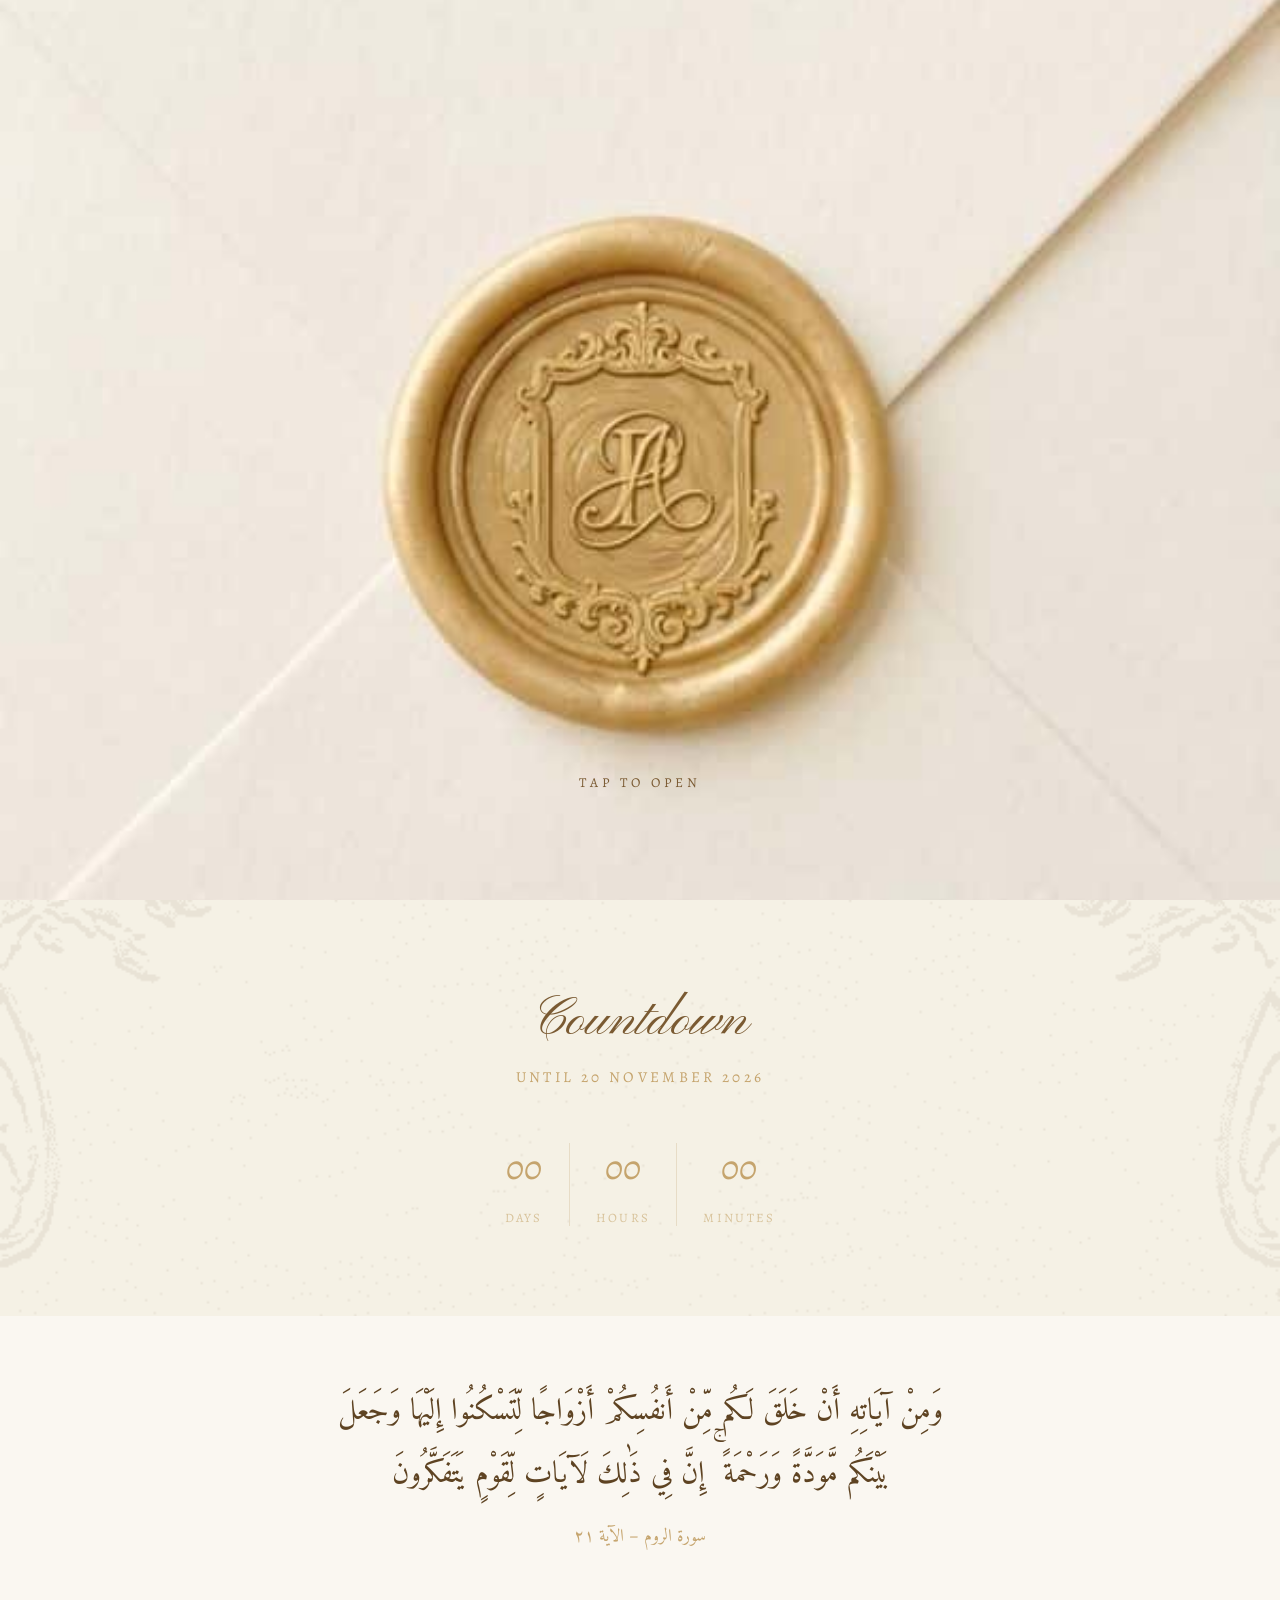
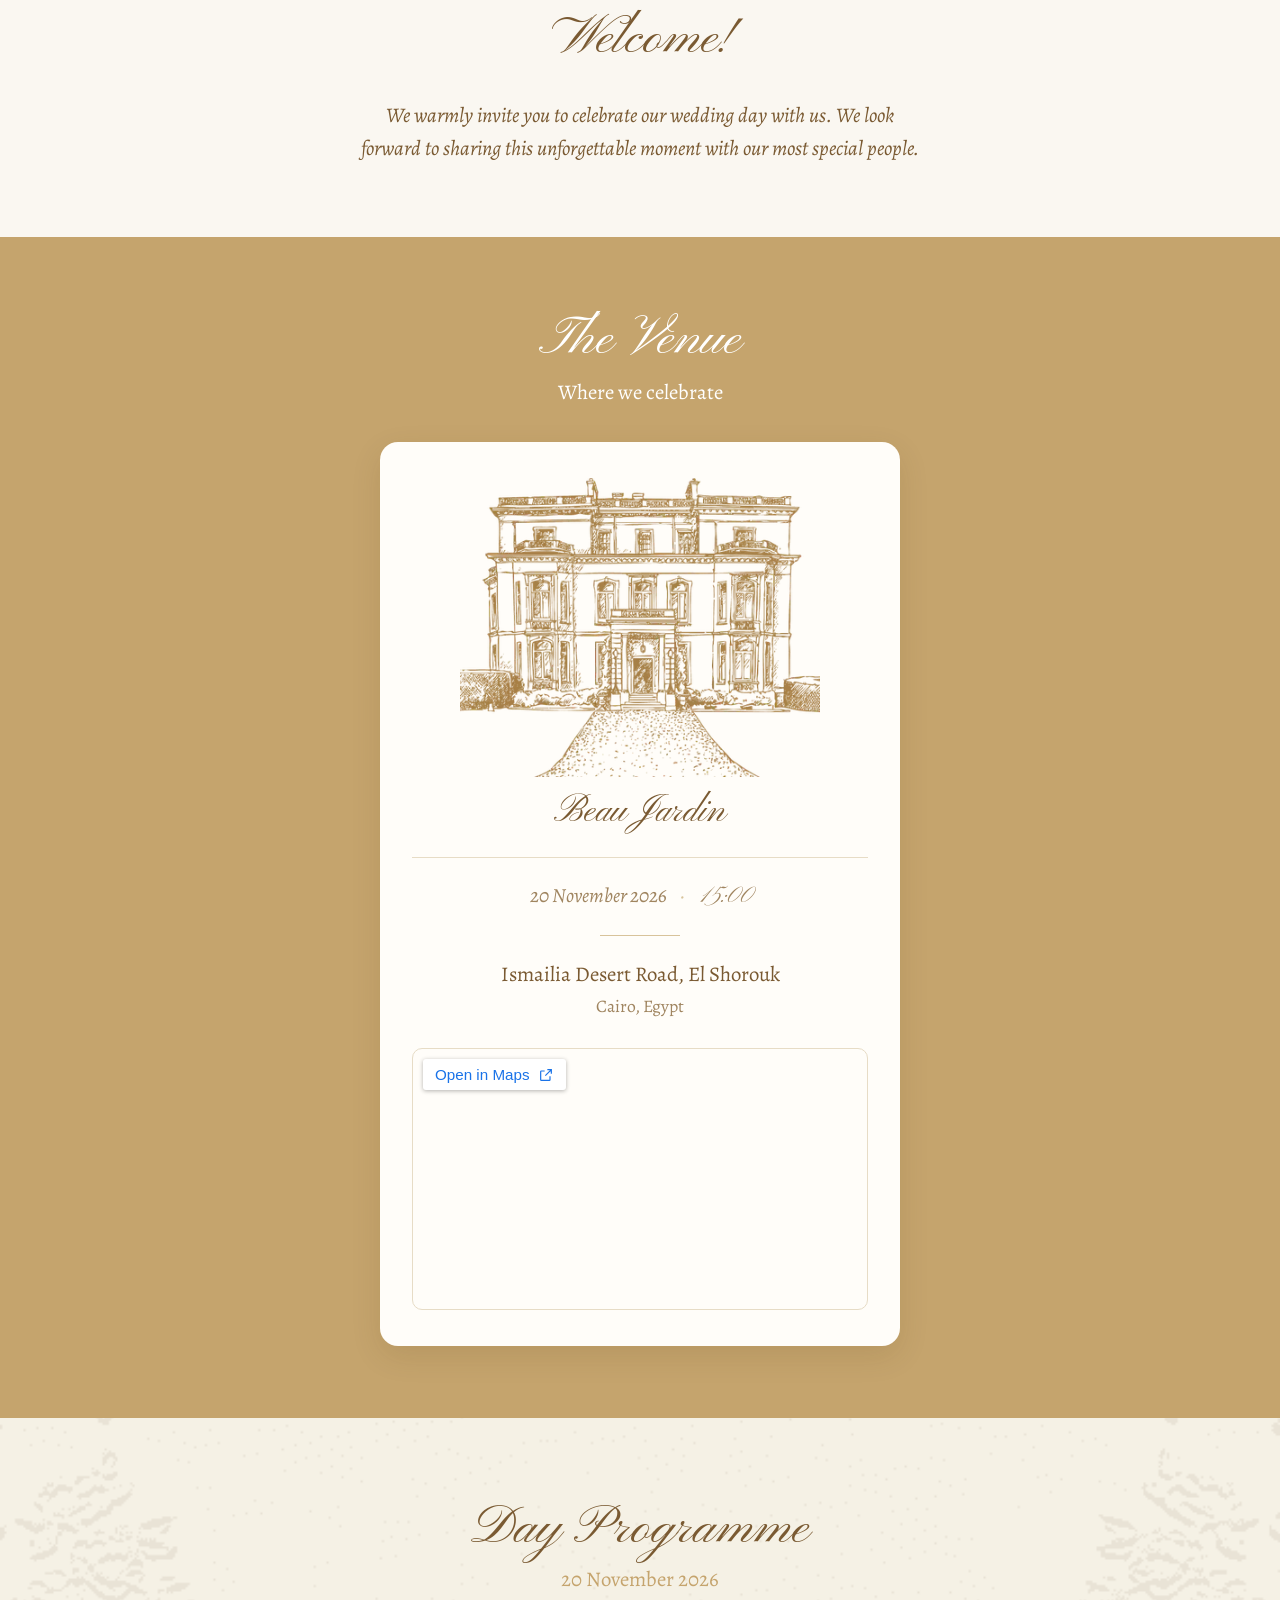
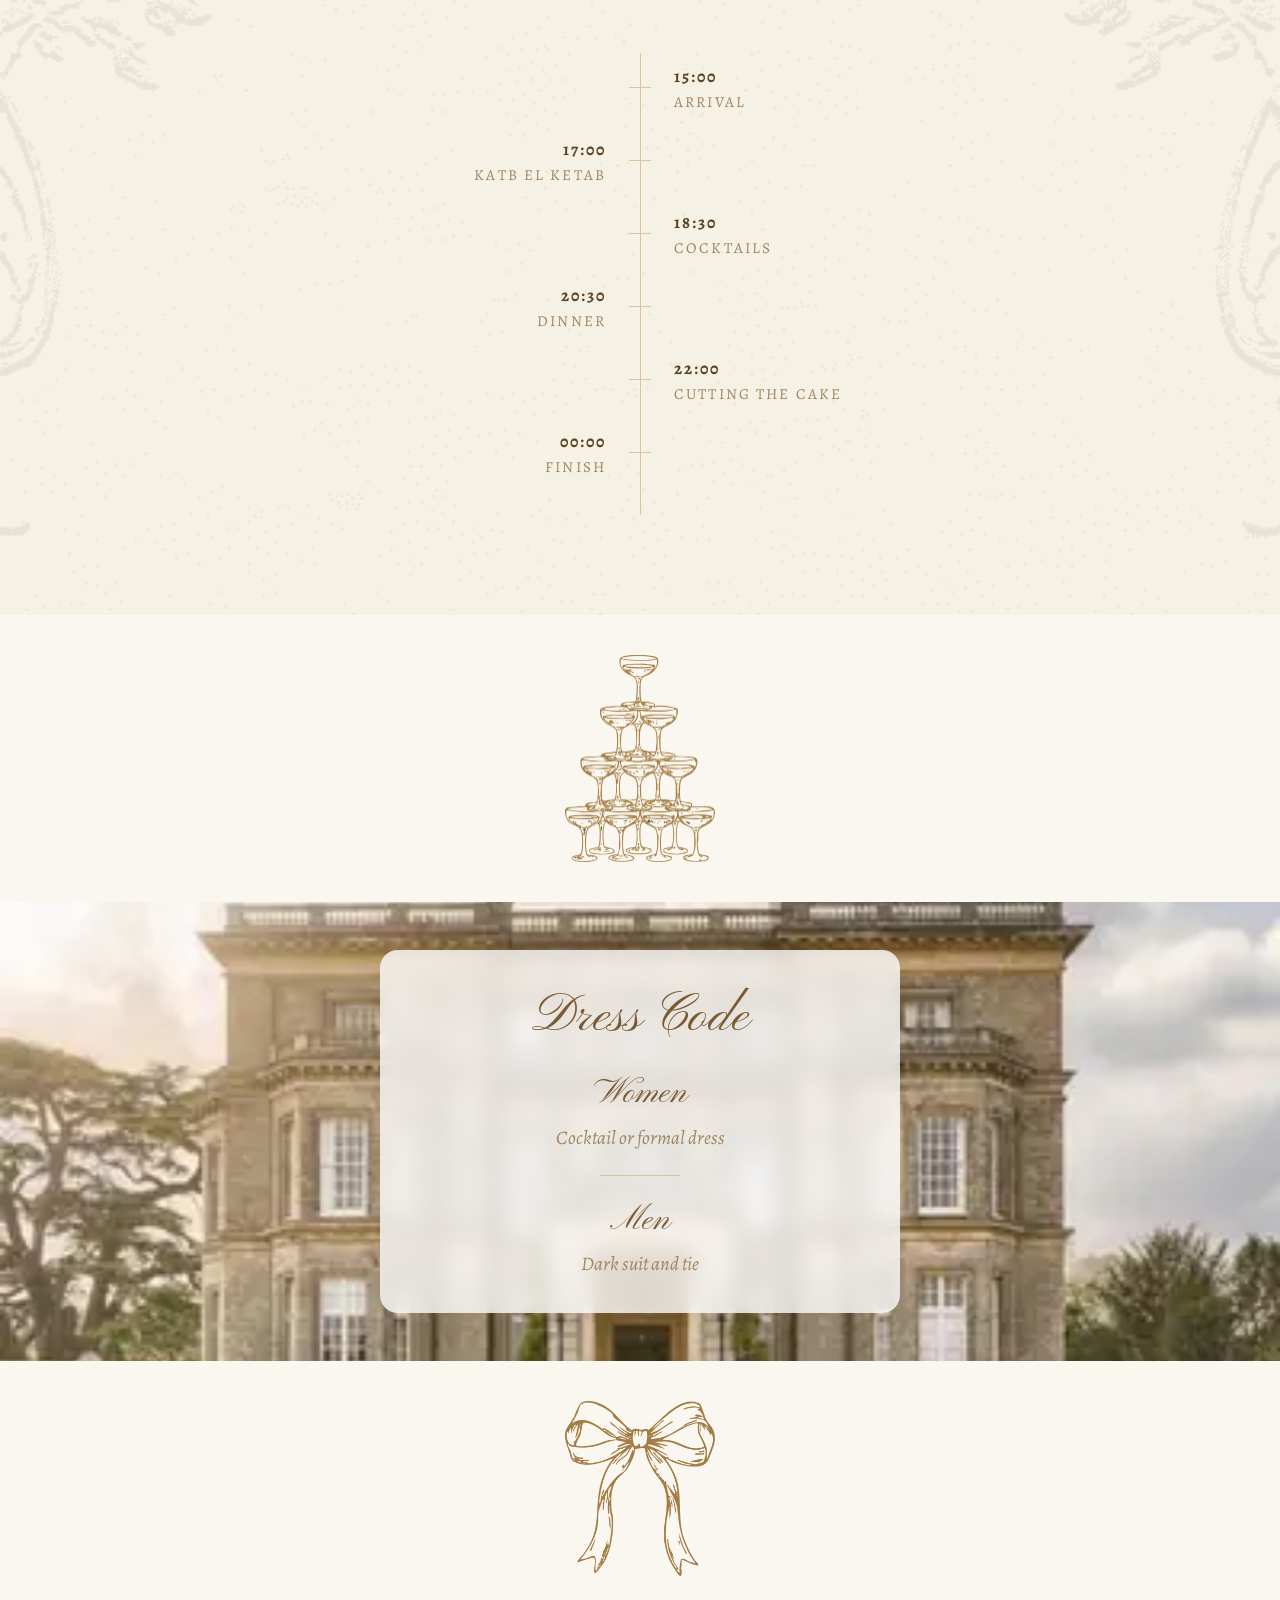
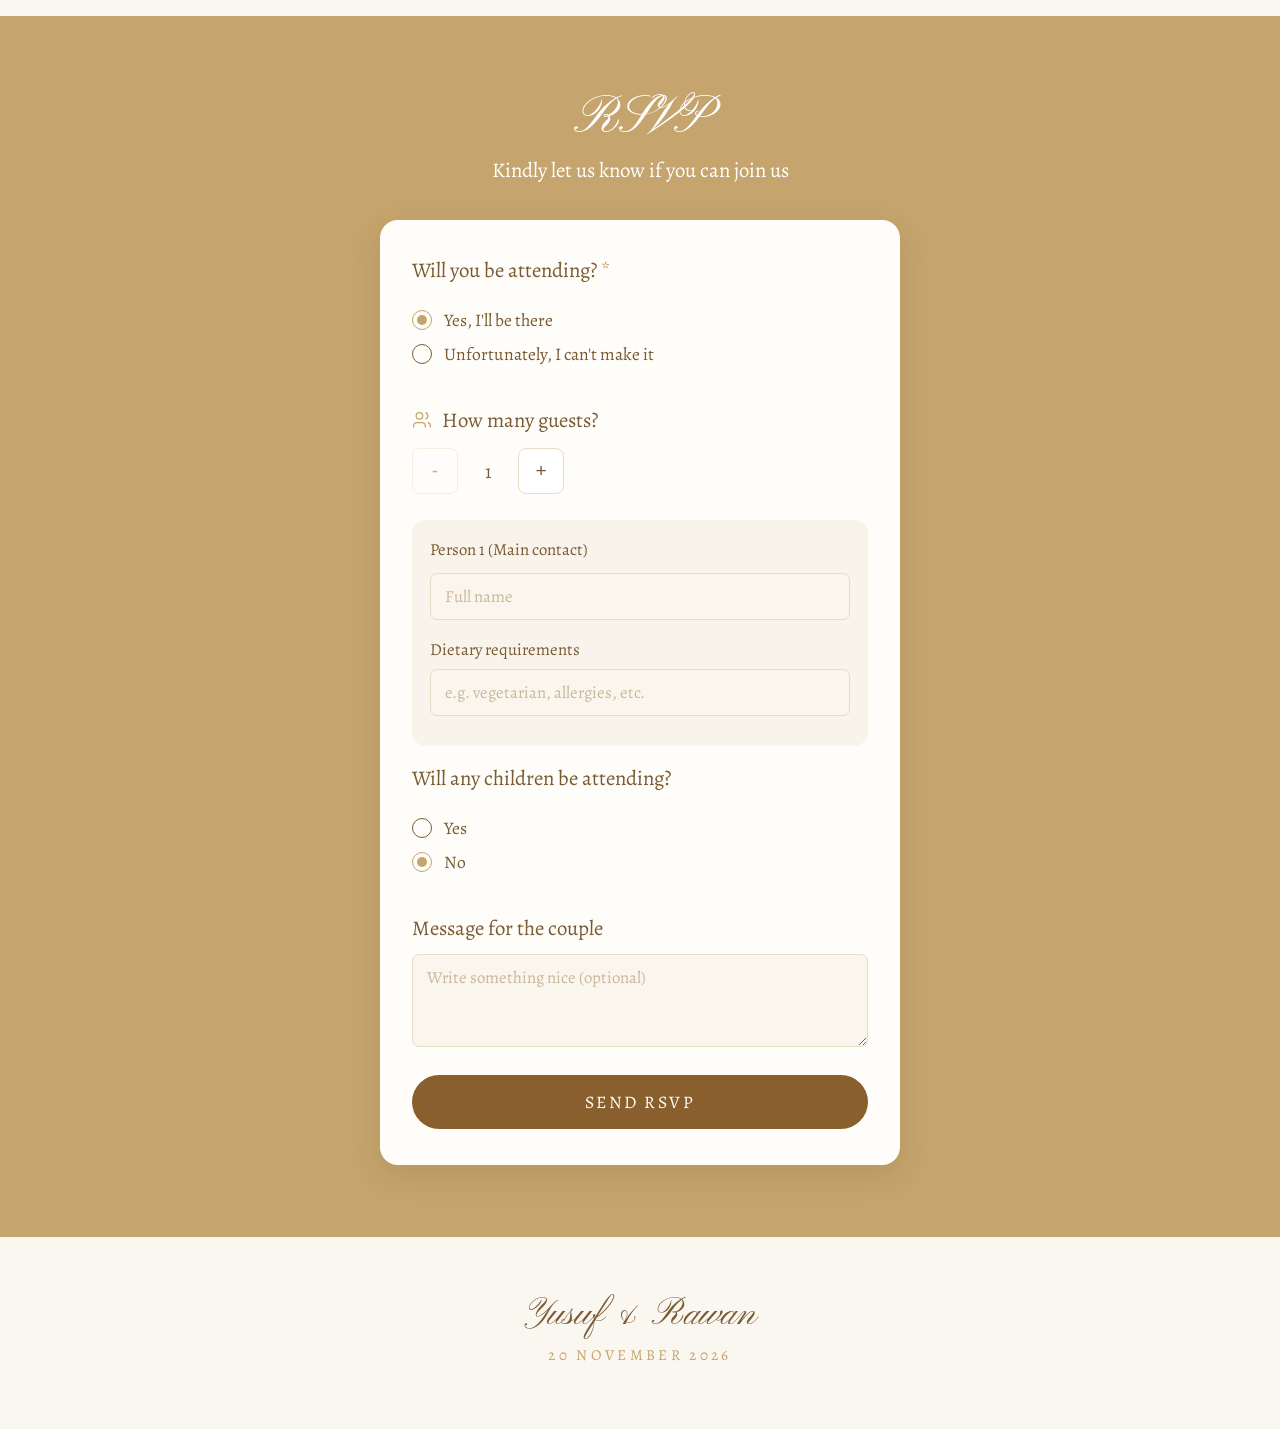
==== index.html @ a7f7c43a "Restore envelope intro, add background music, remove RSVP email field Co-Authored-By: Claude Opus 5." ====
<!DOCTYPE html>
<html lang="en">
<head>
  <meta charset="UTF-8">
  <meta name="viewport" content="width=device-width, initial-scale=1.0">
  <title>Yusuf &amp; Rawan</title>
  <meta name="description" content="This invitation is exclusively for you">
  <meta property="og:type" content="website">
  <meta property="og:title" content="Yusuf &amp; Rawan">
  <meta property="og:description" content="This invitation is exclusively for you">
  <meta property="og:url" content="https://yusuf-rawan-wedding.vercel.app/">
  <meta property="og:image" content="https://yusuf-rawan-wedding.vercel.app/assets/img/og.jpg">
  <meta property="og:image:secure_url" content="https://yusuf-rawan-wedding.vercel.app/assets/img/og.jpg">
  <meta property="og:image:type" content="image/jpeg">
  <meta property="og:image:width" content="711">
  <meta property="og:image:height" content="711">
  <meta property="og:image:alt" content="Yusuf &amp; Rawan – 20 November 2026">
  <meta name="twitter:card" content="summary_large_image">
  <meta name="twitter:image" content="https://yusuf-rawan-wedding.vercel.app/assets/img/og.jpg">
  <meta name="theme-color" content="#f6f1e7">
  <link rel="icon" type="image/x-icon" href="favicon.ico">
  <link rel="preconnect" href="https://fonts.googleapis.com">
  <link rel="preconnect" href="https://fonts.gstatic.com" crossorigin>
  <link href="https://fonts.googleapis.com/css2?family=Amiri:wght@400;700&family=Alegreya:ital,wght@0,400;0,500;0,700;1,400&family=Great+Vibes&family=Pinyon+Script&display=swap" rel="stylesheet">
  <link rel="stylesheet" href="styles.css">
</head>
<body class="locked">

  <!-- Envelope intro: tap to open -->
  <div class="intro" id="intro" role="button" aria-label="Open invitation">
    <img src="assets/img/intro-poster.jpg" alt="" class="intro-poster" draggable="false">
    <video id="intro-video" src="assets/video/intro.mp4" poster="assets/img/intro-poster.jpg" muted playsinline preload="auto"></video>
    <p class="intro-hint">Tap to open</p>
  </div>

  <!-- Background music -->
  <audio id="music" src="assets/audio/music.mp3" loop preload="auto"></audio>
  <button type="button" class="music-toggle" id="music-toggle" aria-label="Music" hidden>
    <svg viewBox="0 0 24 24" width="20" height="20" aria-hidden="true"><path d="M9 18V5l12-2v13M9 18a3 3 0 1 1-6 0 3 3 0 0 1 6 0zm12-2a3 3 0 1 1-6 0 3 3 0 0 1 6 0z" fill="none" stroke="currentColor" stroke-width="1.6"/></svg>
  </button>

  <!-- Hero -->
  <header class="hero" id="top">
    <video class="hero-video" src="assets/video/hero.mp4" autoplay muted loop playsinline preload="auto"></video>
    <div class="hero-shade"></div>
    <div class="hero-content">
      <p class="hero-kicker" data-i18n="hero.kicker">We're getting married</p>
      <h1 class="hero-names">
        <span data-cfg="name1"></span>
        <span class="amp">&amp;</span>
        <span data-cfg="name2"></span>
      </h1>
      <div class="hero-bottom">
        <div class="divider-star"><span></span><i>✦</i><span></span></div>
        <p class="hero-date" data-cfg="dateLong"></p>
        <a href="#rsvp" class="hero-rsvp">
          <span data-i18n="hero.rsvp">RSVP</span>
          <svg viewBox="0 0 24 24" width="18" height="18" aria-hidden="true"><path d="M6 9l6 6 6-6" fill="none" stroke="currentColor" stroke-width="1.6"/></svg>
        </a>
      </div>
    </div>
  </header>

  <!-- Countdown -->
  <section class="countdown paper">
    <h2 class="script" data-i18n="countdown.title">Countdown</h2>
    <p class="caps" ><span data-i18n="countdown.until">Until</span> <span data-cfg="dateLong"></span></p>
    <div class="timer">
      <div><span id="cd-days">00</span><small data-i18n="countdown.days">Days</small></div>
      <div><span id="cd-hours">00</span><small data-i18n="countdown.hours">Hours</small></div>
      <div><span id="cd-mins">00</span><small data-i18n="countdown.minutes">Minutes</small></div>
    </div>
  </section>

  <!-- Quran verse -->
  <section class="verse">
    <p class="verse-text" lang="ar" dir="rtl">وَمِنْ آيَاتِهِ أَنْ خَلَقَ لَكُم مِّنْ أَنفُسِكُمْ أَزْوَاجًا لِّتَسْكُنُوا إِلَيْهَا وَجَعَلَ بَيْنَكُم مَّوَدَّةً وَرَحْمَةً ۚ إِنَّ فِي ذَٰلِكَ لَآيَاتٍ لِّقَوْمٍ يَتَفَكَّرُونَ</p>
    <p class="verse-ref" lang="ar" dir="rtl">سورة الروم – الآية ٢١</p>
  </section>

  <!-- Welcome -->
  <section class="welcome">
    <h2 class="script" data-i18n="welcome.title">Welcome!</h2>
    <p class="welcome-text" data-i18n="welcome.text"></p>
  </section>

  <!-- Venue -->
  <section class="venue" id="venue">
    <h2 class="script light" data-i18n="venue.title">The Venue</h2>
    <p class="venue-sub" data-i18n="venue.subtitle">Where we celebrate</p>
    <div class="card venue-card">
      <img src="assets/img/venue-sketch.webp" alt="" class="venue-sketch" loading="lazy">
      <h3 class="script venue-name" data-cfg="venueName"></h3>
      <hr>
      <p class="venue-when"><span data-cfg="dateLong"></span> <span class="dot">·</span> <em data-cfg="time"></em></p>
      <hr class="short">
      <p class="venue-address" data-cfg="address1"></p>
      <p class="venue-address2" data-cfg="address2"></p>
      <div class="map">
        <iframe id="map-frame" title="Map" loading="lazy" referrerpolicy="no-referrer-when-downgrade"></iframe>
        <a id="map-link" class="map-btn" target="_blank" rel="noopener">
          <span data-i18n="venue.openMaps">Open in Maps</span>
          <svg viewBox="0 0 24 24" width="16" height="16" aria-hidden="true"><path d="M14 4h6v6M20 4l-9 9M18 14v5a1 1 0 0 1-1 1H5a1 1 0 0 1-1-1V7a1 1 0 0 1 1-1h5" fill="none" stroke="currentColor" stroke-width="1.8"/></svg>
        </a>
      </div>
    </div>
  </section>

  <!-- Programme -->
  <section class="programme paper">
    <h2 class="script" data-i18n="programme.title">Day Programme</h2>
    <p class="programme-date" data-cfg="dateLong"></p>
    <ol class="timeline" id="timeline"></ol>
  </section>

  <!-- Dress code -->
  <section class="dress">
    <img src="assets/img/champagne.png" alt="" class="ornament" loading="lazy">
    <div class="dress-bg">
      <div class="card glass">
        <h2 class="script" data-i18n="dress.title">Dress Code</h2>
        <h3 class="script small" data-i18n="dress.women">Women</h3>
        <p data-i18n="dress.womenText"></p>
        <hr class="short">
        <h3 class="script small" data-i18n="dress.men">Men</h3>
        <p data-i18n="dress.menText"></p>
      </div>
    </div>
    <img src="assets/img/bow.png" alt="" class="ornament" loading="lazy">
  </section>

  <!-- RSVP -->
  <section class="rsvp" id="rsvp">
    <h2 class="script light">RSVP</h2>
    <p class="venue-sub" data-i18n="rsvp.subtitle"></p>
    <form class="card rsvp-card" id="rsvp-form" novalidate>
      <fieldset>
        <legend><span data-i18n="rsvp.attending">Will you be attending?</span> <span class="req">*</span></legend>
        <label class="radio"><input type="radio" name="attending" value="yes" checked><span data-i18n="rsvp.yes"></span></label>
        <label class="radio"><input type="radio" name="attending" value="no"><span data-i18n="rsvp.no"></span></label>
      </fieldset>

      <div id="attending-fields">
        <p class="label-row">
          <svg viewBox="0 0 24 24" width="20" height="20" aria-hidden="true"><path d="M16 21v-2a4 4 0 0 0-4-4H6a4 4 0 0 0-4 4v2M9 11a4 4 0 1 0 0-8 4 4 0 0 0 0 8zM22 21v-2a4 4 0 0 0-3-3.87M16 3.13a4 4 0 0 1 0 7.75" fill="none" stroke="currentColor" stroke-width="1.5"/></svg>
          <span data-i18n="rsvp.howMany">How many guests?</span>
        </p>
        <div class="stepper">
          <button type="button" id="guests-minus" aria-label="−">-</button>
          <output id="guests-count">1</output>
          <button type="button" id="guests-plus" aria-label="+">+</button>
        </div>
        <div id="guests"></div>

        <fieldset>
          <legend data-i18n="rsvp.children">Will any children be attending?</legend>
          <label class="radio"><input type="radio" name="children" value="yes"><span data-i18n="rsvp.childYes"></span></label>
          <label class="radio"><input type="radio" name="children" value="no" checked><span data-i18n="rsvp.childNo"></span></label>
        </fieldset>
        <div id="children-fields" hidden>
          <input type="text" name="childrenDetails" class="field" data-i18n-ph="rsvp.childrenPh">
        </div>
      </div>

      <div id="decline-fields" hidden>
        <input type="text" name="declineName" class="field" data-i18n-ph="rsvp.fullName">
      </div>

      <label class="block-label" data-i18n="rsvp.message">Message for the couple</label>
      <textarea name="message" rows="3" class="field" data-i18n-ph="rsvp.messagePh"></textarea>

      <p class="form-error" id="form-error" hidden></p>
      <button type="submit" class="submit" data-i18n="rsvp.submit">Send RSVP</button>
    </form>
    <div class="card rsvp-card thanks" id="rsvp-thanks" hidden>
      <h3 class="script" data-i18n="rsvp.thanksTitle">Thank you!</h3>
      <p id="thanks-text"></p>
    </div>
  </section>

  <footer class="footer">
    <p class="script"><span data-cfg="name1"></span> &amp; <span data-cfg="name2"></span></p>
    <p class="caps" data-cfg="dateLong"></p>
  </footer>

  <script src="script.js"></script>
</body>
</html>
---- styles.css ----
:root {
  --gold: #c5a46d;
  --gold-soft: #d8c39b;
  --brown: #7a5a32;
  --brown-dark: #5e4322;
  --toggle: #8a5f2e;
  --cream: #f6f1e7;
  --paper: #f3eee1;
  --ivory: #faf7f1;
  --white: #fffdf9;
  --line: #e7dcc6;
  --script: "Pinyon Script", "Great Vibes", cursive;
  --names: "Great Vibes", "Pinyon Script", cursive;
  --body: "Alegreya", Georgia, serif;
}

* { box-sizing: border-box; }
html { scroll-behavior: smooth; }
body {
  margin: 0;
  font-family: var(--body);
  color: var(--brown);
  background: var(--ivory);
  -webkit-font-smoothing: antialiased;
  overflow-x: hidden;
}
img { max-width: 100%; display: block; }
h1, h2, h3, p { margin: 0; }
hr { border: 0; border-top: 1px solid var(--line); margin: 24px 0; width: 100%; }
hr.short { width: 80px; margin: 24px auto; border-color: var(--gold-soft); }

section { padding: 72px 20px; text-align: center; }

.script {
  font-family: var(--script);
  font-weight: 400;
  font-size: clamp(2.6rem, 9vw, 3.4rem);
  color: var(--brown);
  line-height: 1.15;
}
.script.light { color: #fff; }
.script.small { font-size: 2.1rem; }
.caps {
  text-transform: uppercase;
  letter-spacing: .22em;
  font-size: .95rem;
  color: var(--gold);
}
.paper {
  background: var(--paper) url("assets/img/paper.png") center / cover no-repeat;
}

/* ---------- Envelope intro ---------- */
body.locked { overflow: hidden; height: 100svh; }
.intro {
  position: fixed;
  inset: 0;
  z-index: 100;
  background: #fff;
  cursor: pointer;
  transition: opacity .8s ease-in-out;
  -webkit-tap-highlight-color: transparent;
}
.intro.fade { opacity: 0; pointer-events: none; }
.intro img, .intro video {
  position: absolute;
  inset: 0;
  width: 100%;
  height: 100%;
  object-fit: cover;
  transition: opacity 50ms ease-out;
}
.intro video { opacity: 0; }
.intro.started video { opacity: 1; }
.intro.started img, .intro.started .intro-hint { opacity: 0; }
.intro-hint {
  position: absolute;
  left: 0;
  right: 0;
  bottom: 12%;
  text-align: center;
  text-transform: uppercase;
  letter-spacing: .3em;
  font-size: .85rem;
  color: var(--brown);
  animation: pulse 2s ease-in-out infinite;
}
@keyframes pulse { 50% { opacity: .35; } }

/* ---------- Music toggle ---------- */
.music-toggle {
  position: fixed;
  right: 18px;
  bottom: 18px;
  z-index: 50;
  width: 46px;
  height: 46px;
  border: 0;
  border-radius: 50%;
  display: grid;
  place-items: center;
  background: rgba(255, 253, 249, .95);
  color: var(--toggle);
  box-shadow: 0 4px 16px rgba(60, 40, 10, .18);
  cursor: pointer;
  opacity: .55;
}
.music-toggle.playing { opacity: 1; animation: spin 6s linear infinite; }
@keyframes spin { to { transform: rotate(360deg); } }

/* ---------- Hero ---------- */
.hero {
  position: relative;
  height: 100vh;
  height: 100svh;
  min-height: 560px;
  overflow: hidden;
  color: #fff;
  background: linear-gradient(#d9c3a6, #c9ab86 55%, #a99376);
}
.hero-video {
  position: absolute;
  inset: 0;
  width: 100%;
  height: 100%;
  object-fit: cover;
}
.hero-shade {
  position: absolute;
  inset: 0;
  background: linear-gradient(rgba(40, 25, 10, .28), rgba(40, 25, 10, 0) 35%, rgba(40, 25, 10, 0) 60%, rgba(40, 25, 10, .35));
}
.hero-content {
  position: relative;
  height: 100%;
  display: flex;
  flex-direction: column;
  align-items: center;
  padding: 56px 20px 28px;
  text-align: center;
  text-shadow: 0 2px 12px rgba(0, 0, 0, .25);
}
.hero-kicker {
  text-transform: uppercase;
  letter-spacing: .32em;
  font-weight: 500;
  font-size: clamp(.95rem, 3.6vw, 1.15rem);
}
.hero-names {
  font-family: var(--names);
  font-weight: 400;
  font-size: clamp(3.6rem, 15vw, 6rem);
  line-height: 1;
  margin-top: 18px;
  display: flex;
  flex-direction: column;
  align-items: center;
}
.hero-names .amp { font-size: .4em; margin: 18px 0 30px; }
.hero-bottom { margin-top: auto; display: flex; flex-direction: column; align-items: center; }
.divider-star { display: flex; align-items: center; gap: 14px; }
.divider-star span { width: 54px; height: 1px; background: rgba(255, 255, 255, .8); }
.divider-star i { font-style: normal; font-size: 1.4rem; }
.hero-date {
  font-size: clamp(1.6rem, 6.5vw, 2.1rem);
  letter-spacing: .12em;
  margin: 14px 0 26px;
}
.hero-rsvp {
  color: #fff;
  text-decoration: none;
  letter-spacing: .3em;
  font-size: .85rem;
  display: flex;
  flex-direction: column;
  align-items: center;
  gap: 4px;
  animation: bob 2s ease-in-out infinite;
}
@keyframes bob { 50% { transform: translateY(5px); } }

/* ---------- Countdown ---------- */
.countdown { padding: 90px 20px; }
.countdown .caps { margin-top: 14px; }
.timer {
  display: flex;
  justify-content: center;
  margin-top: 56px;
}
.timer div {
  display: flex;
  flex-direction: column;
  align-items: center;
  padding: 0 26px;
  border-left: 1px solid var(--line);
}
.timer div:first-child { border-left: 0; }
.timer span { font-family: var(--body); font-style: italic; font-size: 2.2rem; color: var(--gold); }
.timer small {
  margin-top: 18px;
  text-transform: uppercase;
  letter-spacing: .18em;
  font-size: .8rem;
  color: var(--gold-soft);
}

/* ---------- Quran verse ---------- */
.verse { background: var(--ivory); padding: 64px 24px 0; }
.verse-text {
  font-family: "Amiri", serif;
  font-size: clamp(1.45rem, 5.6vw, 1.9rem);
  line-height: 2.1;
  color: var(--brown-dark);
  max-width: 620px;
  margin: 0 auto;
}
.verse-ref { font-family: "Amiri", serif; color: var(--gold); font-size: 1.1rem; margin-top: 14px; }
.verse + .welcome { padding-top: 56px; }

/* ---------- Welcome ---------- */
.welcome { background: var(--ivory); }
.welcome-text {
  max-width: 560px;
  margin: 28px auto 0;
  font-style: italic;
  font-size: 1.3rem;
  line-height: 1.6;
  color: var(--brown);
}

/* ---------- Cards ---------- */
.card {
  background: var(--white);
  border-radius: 18px;
  padding: 36px 32px;
  max-width: 520px;
  margin: 0 auto;
  box-shadow: 0 10px 30px rgba(80, 55, 20, .12);
}

/* ---------- Venue ---------- */
.venue, .rsvp { background: var(--gold); }
.venue-sub { color: #fff; font-size: 1.3rem; margin: 6px 0 36px; }
.venue-sketch { width: 100%; max-width: 360px; margin: 0 auto; }
.venue-name { font-size: 2.3rem; margin-top: 14px; }
.venue-when { font-size: 1.25rem; color: #a08560; font-style: italic; }
.venue-when em { font-family: var(--script); font-size: 1.4rem; }
.venue-when .dot { margin: 0 10px; color: var(--gold-soft); }
.venue-address { font-size: 1.3rem; color: var(--brown); }
.venue-address2 { margin-top: 6px; color: #a08560; font-size: 1.1rem; }
.map {
  position: relative;
  margin-top: 30px;
  border-radius: 10px;
  overflow: hidden;
  border: 1px solid var(--line);
}
.map iframe { width: 100%; height: 260px; border: 0; display: block; }
.map-btn {
  position: absolute;
  top: 10px;
  left: 10px;
  display: flex;
  align-items: center;
  gap: 8px;
  background: #fff;
  color: #1a73e8;
  text-decoration: none;
  padding: 7px 12px;
  border-radius: 3px;
  font-family: Roboto, Arial, sans-serif;
  font-size: .95rem;
  box-shadow: 0 1px 4px rgba(0, 0, 0, .3);
}

/* ---------- Programme ---------- */
.programme { padding: 80px 20px 100px; }
.programme-date { color: var(--gold); font-size: 1.3rem; margin-top: 4px; }
.timeline {
  list-style: none;
  position: relative;
  max-width: 420px;
  margin: 60px auto 0;
  padding: 12px 0;
}
.timeline::before {
  content: "";
  position: absolute;
  left: 50%;
  top: 0;
  bottom: 0;
  width: 1px;
  background: var(--gold-soft);
}
.timeline li {
  position: relative;
  width: 50%;
  padding: 0 0 26px 34px;
  text-align: left;
  min-height: 72px;
}
.timeline li:nth-child(even) {
  margin-left: 0;
  padding: 0 34px 26px 0;
  text-align: right;
}
.timeline li:nth-child(odd) { margin-left: 50%; }
.timeline li::before {
  content: "";
  position: absolute;
  top: 22px;
  width: 22px;
  height: 1px;
  background: var(--gold-soft);
}
.timeline li:nth-child(odd)::before { left: -11px; }
.timeline li:nth-child(even)::before { right: -11px; }
.timeline .time { font-weight: 700; letter-spacing: .12em; color: var(--brown-dark); font-size: 1.05rem; }
.timeline .what { text-transform: uppercase; letter-spacing: .14em; color: #a08560; font-size: .95rem; margin-top: 4px; }

/* ---------- Dress code ---------- */
.dress { background: var(--ivory); padding: 40px 0; }
.ornament { width: 150px; margin: 0 auto; opacity: .9; }
.dress-bg {
  margin: 40px 0;
  padding: 48px 28px;
  background: url("assets/img/venue-photo.webp") center / cover no-repeat;
}
.glass {
  background: rgba(255, 255, 255, .78);
  backdrop-filter: blur(10px);
  -webkit-backdrop-filter: blur(10px);
}
.glass .script.small { margin-top: 26px; }
.glass p { font-style: italic; font-size: 1.2rem; color: #a08560; margin-top: 10px; }

/* ---------- RSVP ---------- */
.rsvp-card { text-align: left; }
fieldset { border: 0; padding: 0; margin: 0 0 30px; }
legend, .label-row { font-size: 1.3rem; color: var(--brown); margin-bottom: 14px; padding: 0; }
.req { color: var(--gold); }
.radio { display: flex; align-items: center; gap: 12px; font-size: 1.1rem; margin: 10px 0; cursor: pointer; }
.radio input {
  appearance: none;
  -webkit-appearance: none;
  width: 20px;
  height: 20px;
  border: 1.5px solid var(--brown);
  border-radius: 50%;
  margin: 0;
  display: grid;
  place-content: center;
  cursor: pointer;
}
.radio input::before {
  content: "";
  width: 10px;
  height: 10px;
  border-radius: 50%;
  background: var(--gold);
  transform: scale(0);
  transition: transform .15s;
}
.radio input:checked { border-color: var(--gold); }
.radio input:checked::before { transform: scale(1); }
.label-row { display: flex; align-items: center; gap: 10px; }
.label-row svg { color: var(--gold); }
.stepper { display: flex; align-items: center; gap: 22px; margin-bottom: 26px; }
.stepper button {
  width: 46px;
  height: 46px;
  border: 1.5px solid var(--line);
  border-radius: 8px;
  background: #fff;
  color: var(--brown);
  font-size: 1.2rem;
  cursor: pointer;
}
.stepper button:disabled { opacity: .45; cursor: default; }
.stepper output { font-size: 1.2rem; min-width: 16px; text-align: center; }
.guest {
  background: #f8f4ec;
  border-radius: 14px;
  padding: 18px;
  margin-bottom: 18px;
}
.guest h4 { margin: 0 0 12px; font-weight: 400; font-size: 1.05rem; }
.guest label { display: block; margin: 6px 0 8px; font-size: 1.05rem; }
.field {
  width: 100%;
  font-family: var(--body);
  font-size: 1.05rem;
  color: var(--brown-dark);
  background: #faf6ee;
  border: 1px solid var(--line);
  border-radius: 7px;
  padding: 11px 14px;
  margin-bottom: 12px;
  outline: none;
}
.field::placeholder { color: #c9b89a; }
.field:focus { border-color: var(--gold); background: #fff; }
.field.invalid { border-color: #c0573f; }
textarea.field { resize: vertical; }
.block-label { display: block; font-size: 1.3rem; margin: 6px 0 12px; }
.form-error { color: #b0452f; margin: 4px 0 12px; }
.submit {
  width: 100%;
  margin-top: 10px;
  padding: 15px;
  border: 0;
  border-radius: 999px;
  background: var(--toggle);
  color: #fff;
  font-family: var(--body);
  font-size: 1.1rem;
  letter-spacing: .14em;
  text-transform: uppercase;
  cursor: pointer;
}
.submit:disabled { opacity: .6; }
.thanks { text-align: center; }
.thanks p { font-size: 1.2rem; font-style: italic; margin-top: 12px; }

/* ---------- Footer ---------- */
.footer { background: var(--ivory); text-align: center; padding: 56px 20px 64px; }
.footer .script { font-size: 2.4rem; }
.footer .caps { margin-top: 8px; }

/* Reveal on scroll */
.reveal { opacity: 0; transform: translateY(24px); transition: opacity .9s ease, transform .9s ease; }
.reveal.in { opacity: 1; transform: none; }
@media (prefers-reduced-motion: reduce) {
  .reveal { opacity: 1; transform: none; transition: none; }
  .hero-rsvp { animation: none; }
}
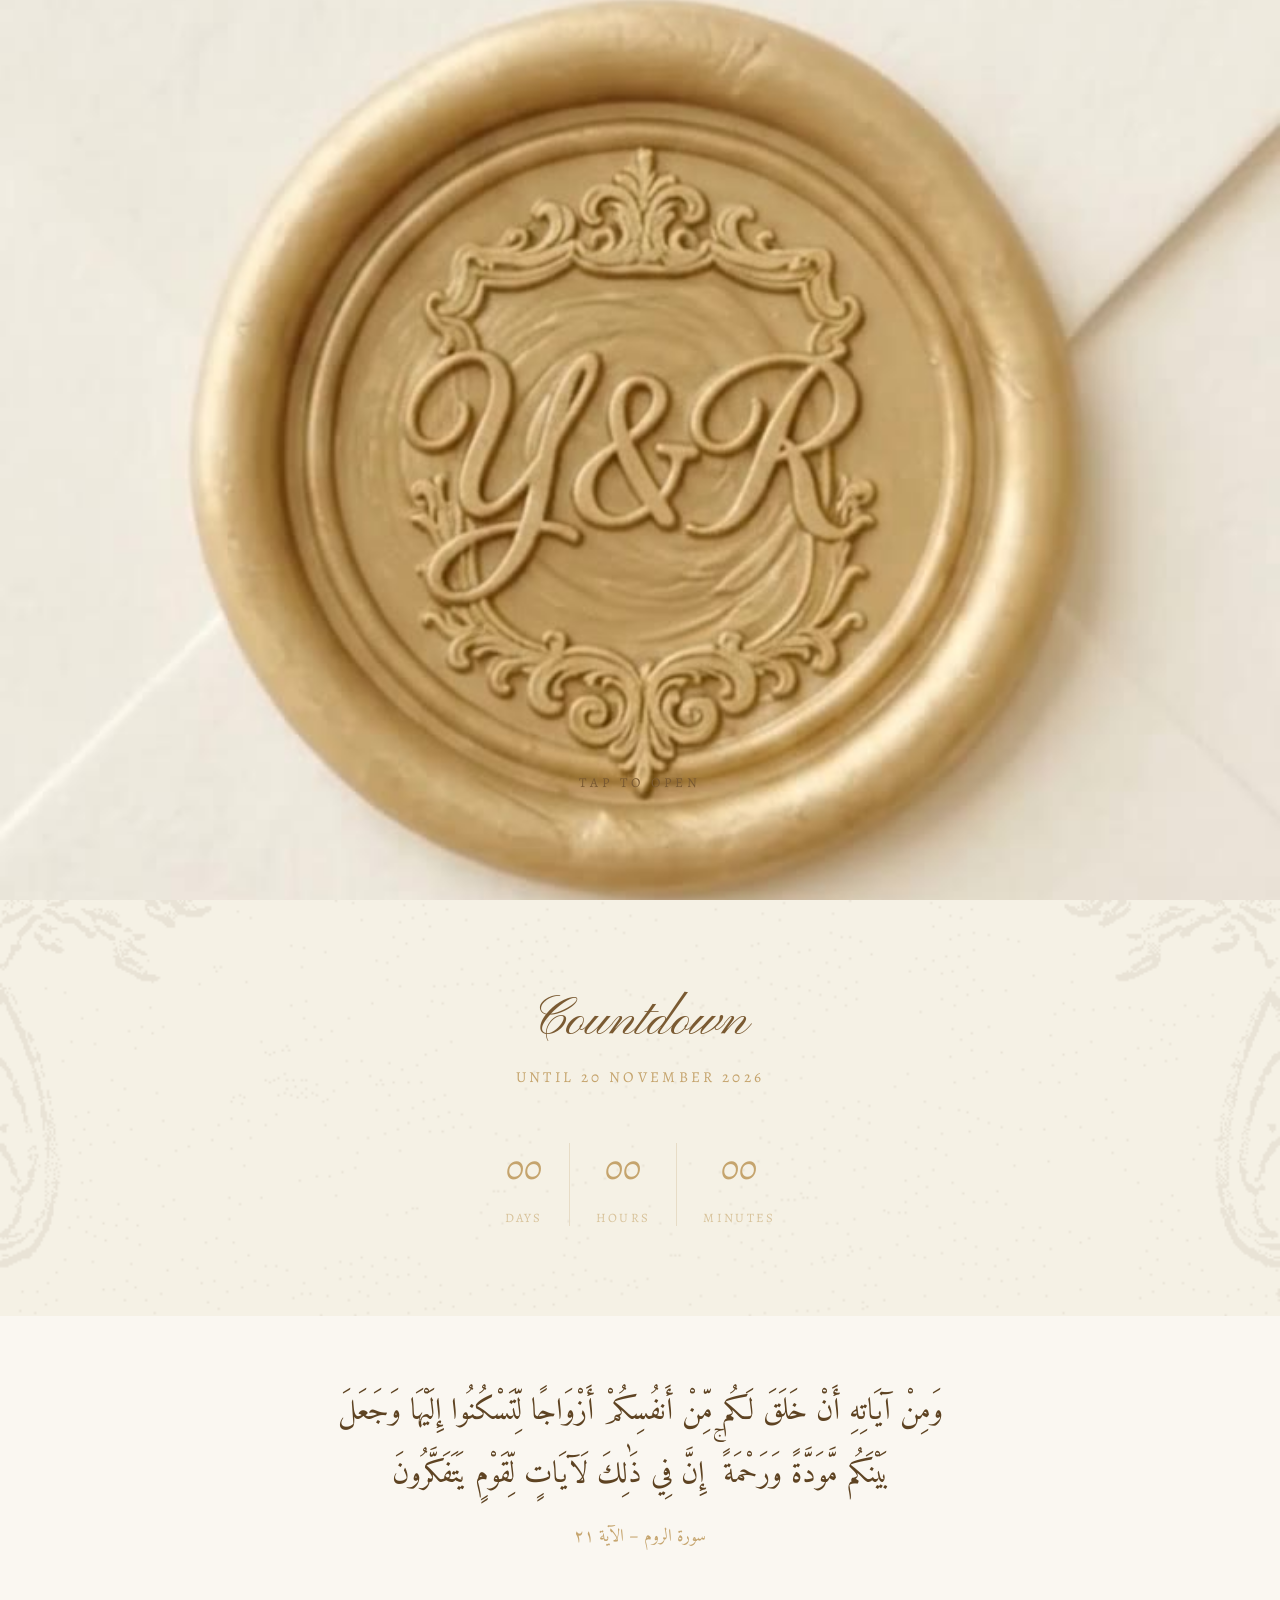
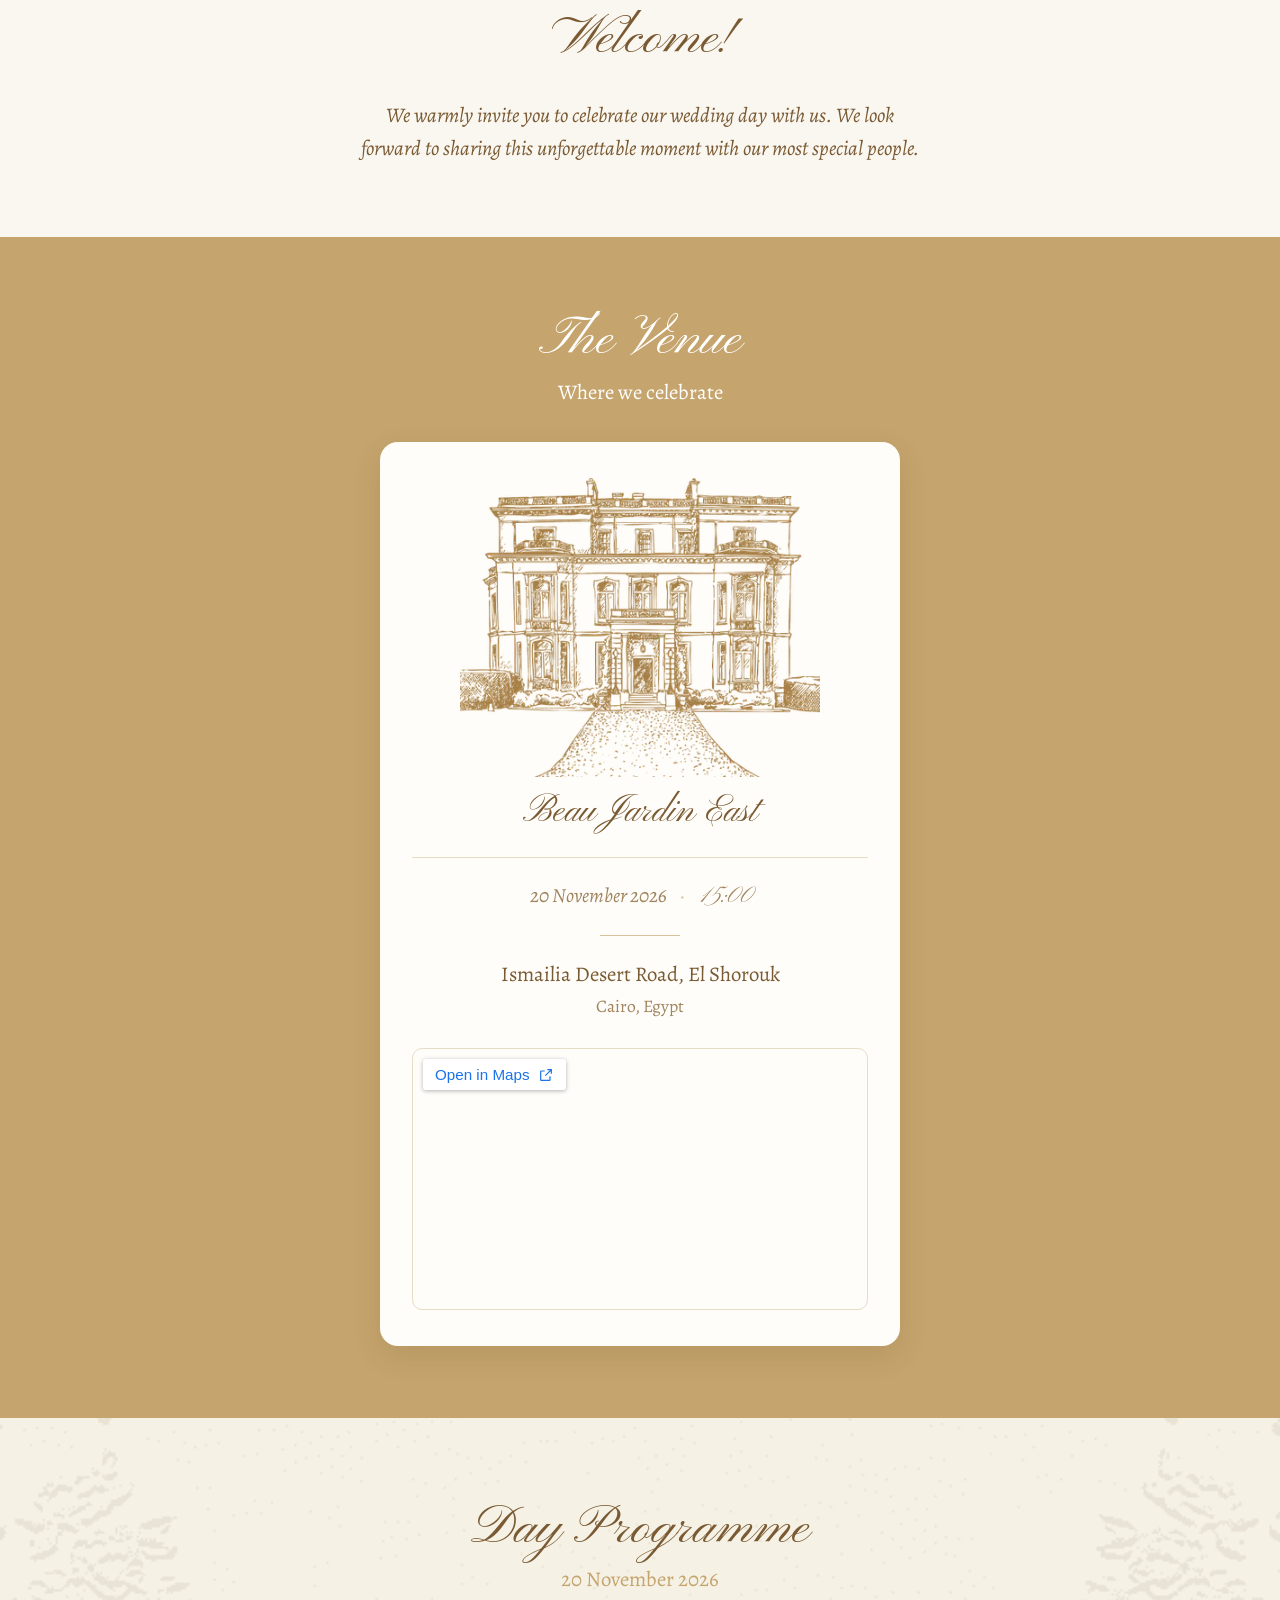
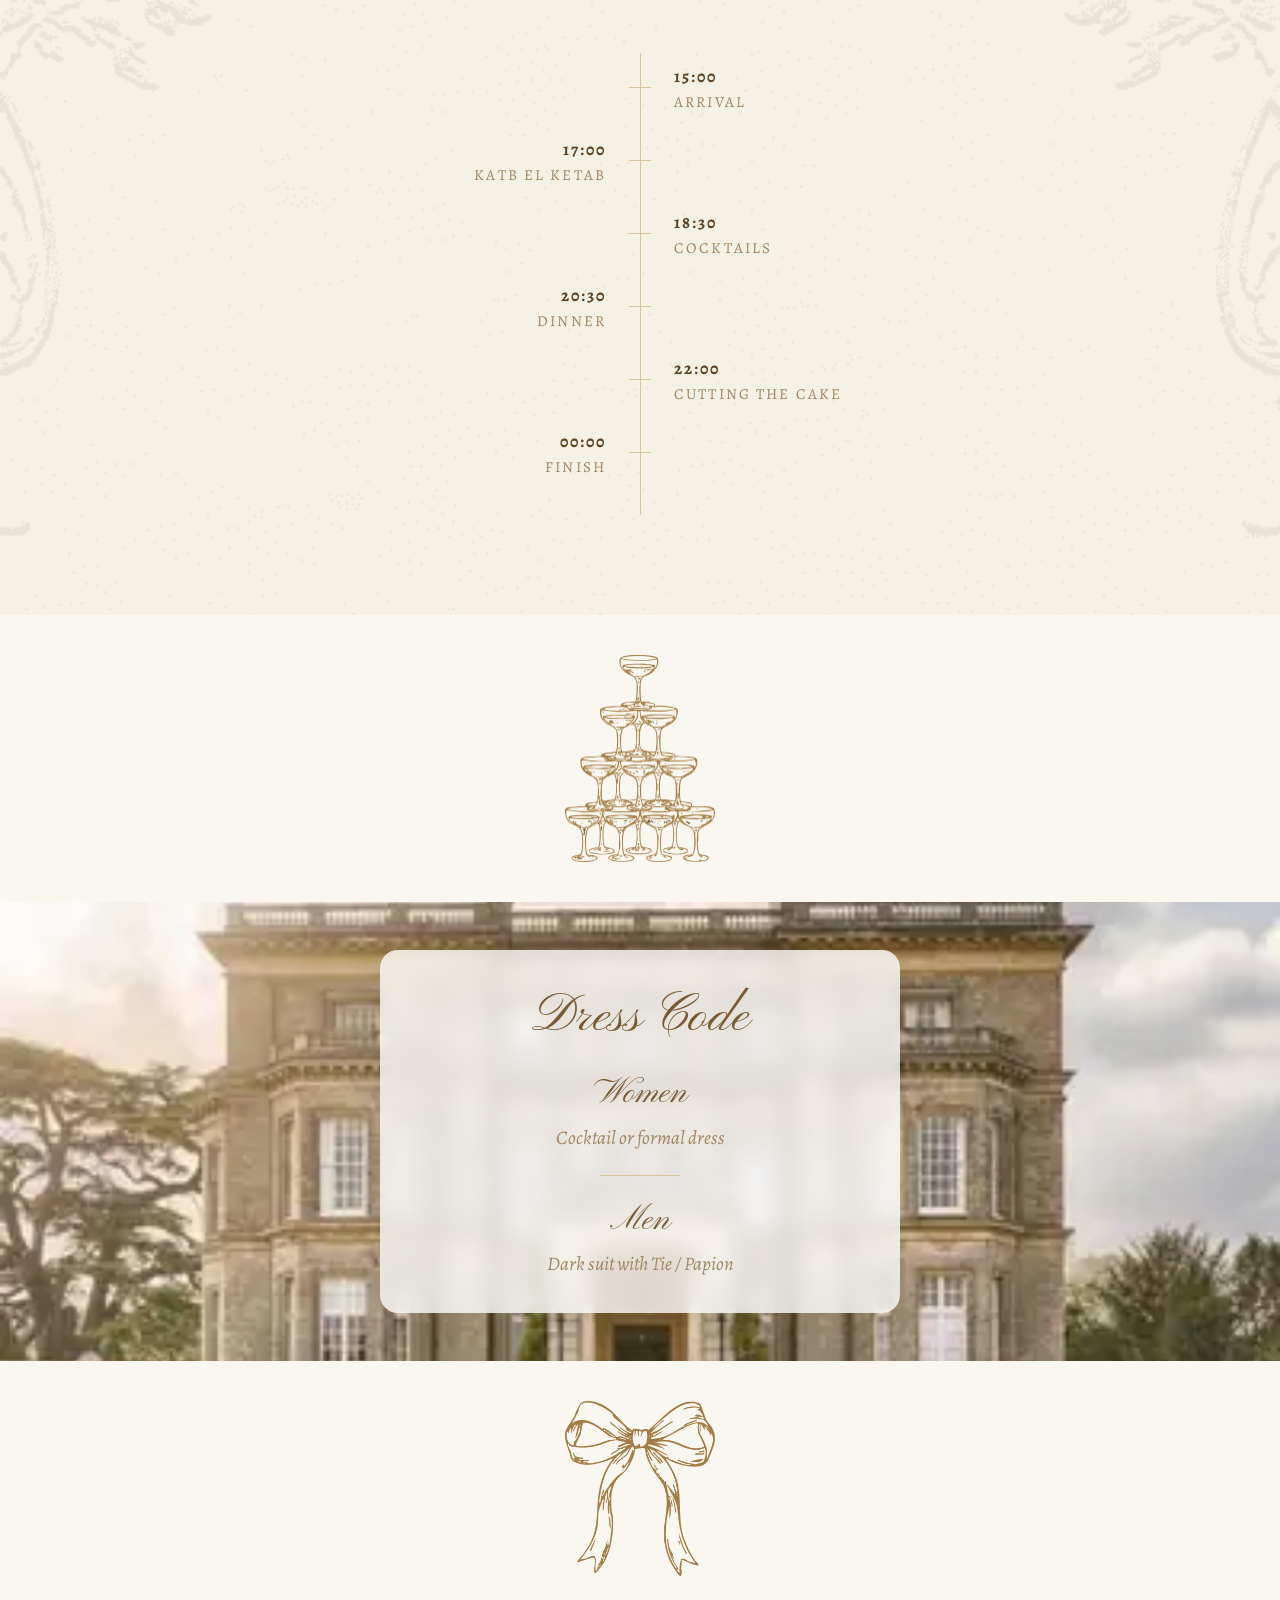
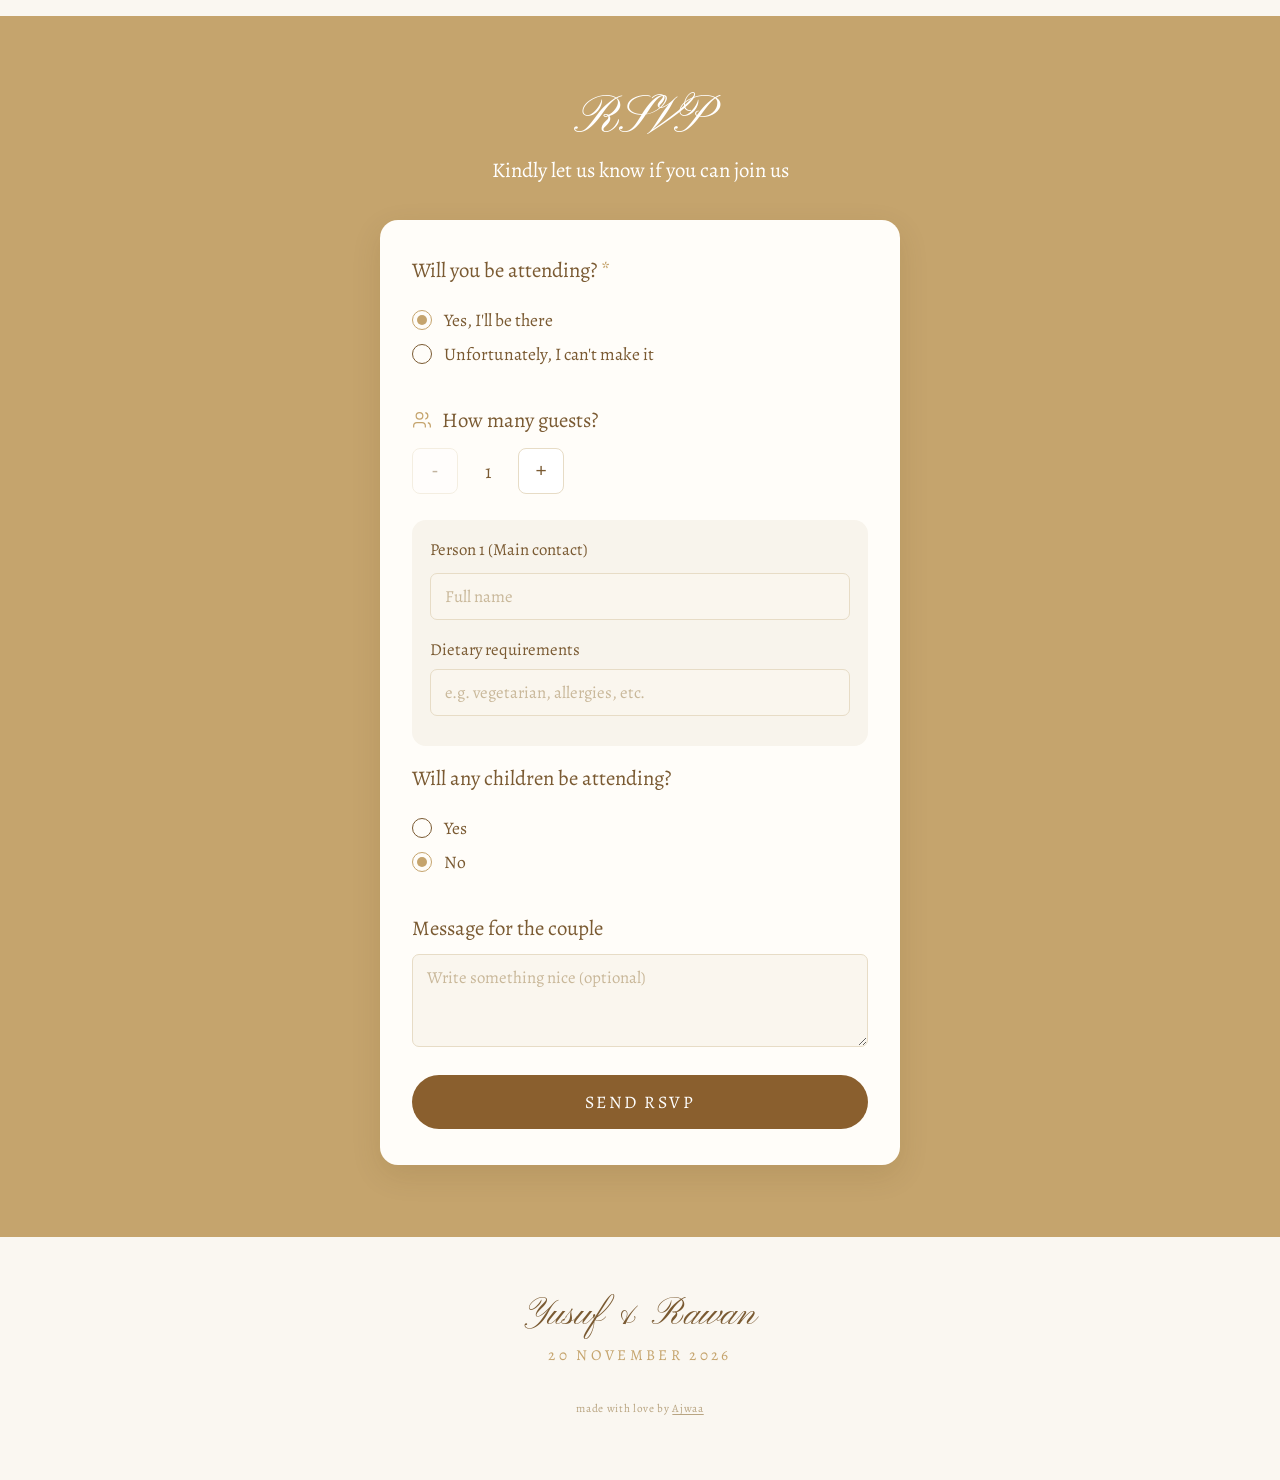
==== commit 67a984da: "Add Ajwaa credit to footer Co-Authored-By: Claude Opus 5.5 <noreply@anthropic.com>" ====
--- a/index.html
+++ b/index.html
@@ -181,6 +181,7 @@
   <footer class="footer">
     <p class="script"><span data-cfg="name1"></span> &amp; <span data-cfg="name2"></span></p>
     <p class="caps" data-cfg="dateLong"></p>
+    <p class="credit">made with love by <a href="https://ajwa2-collection.vercel.app/" target="_blank" rel="noopener">Ajwaa</a></p>
   </footer>
 
   <script src="script.js"></script>
--- a/styles.css
+++ b/styles.css
@@ -426,6 +426,8 @@
 .footer { background: var(--ivory); text-align: center; padding: 56px 20px 64px; }
 .footer .script { font-size: 2.4rem; }
 .footer .caps { margin-top: 8px; }
+.credit { margin-top: 36px; font-size: .7rem; letter-spacing: .06em; color: #b9a582; }
+.credit a { color: inherit; text-decoration: underline; text-underline-offset: 2px; }
 
 /* Reveal on scroll */
 .reveal { opacity: 0; transform: translateY(24px); transition: opacity .9s ease, transform .9s ease; }
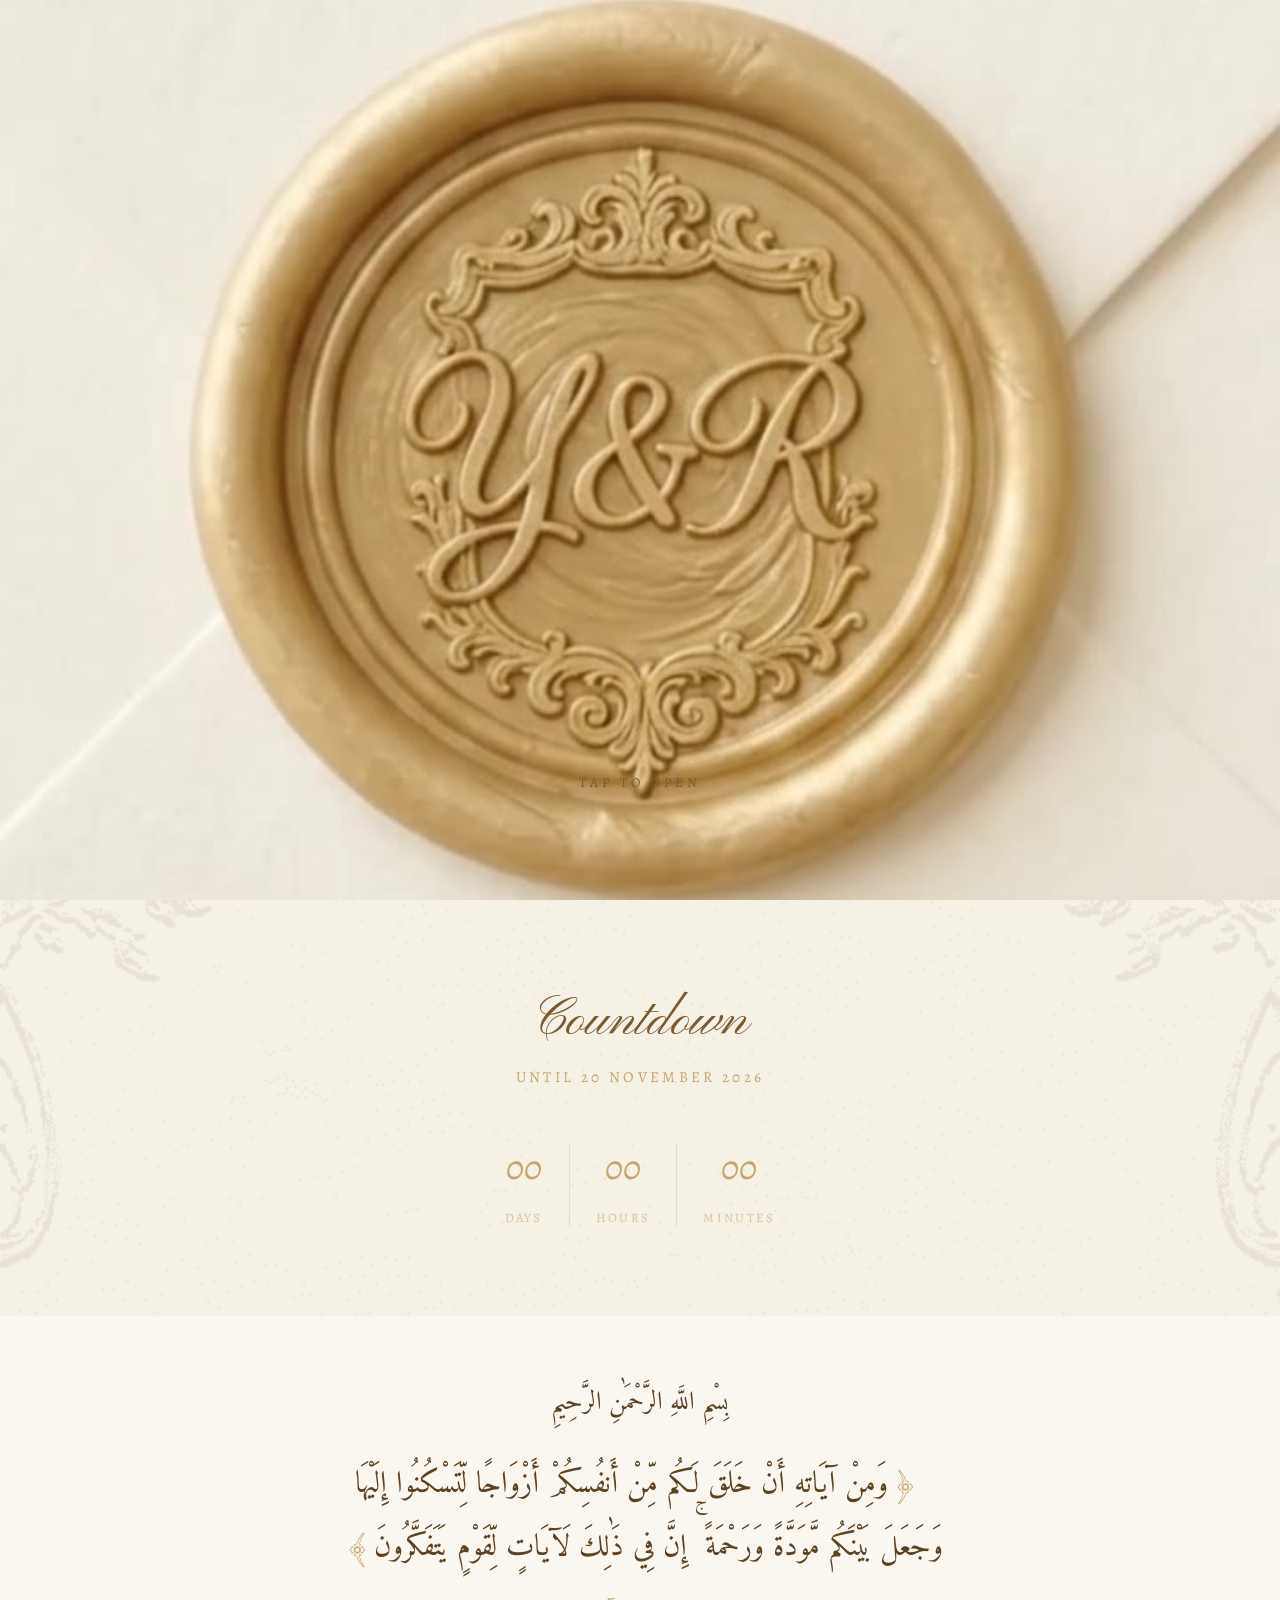
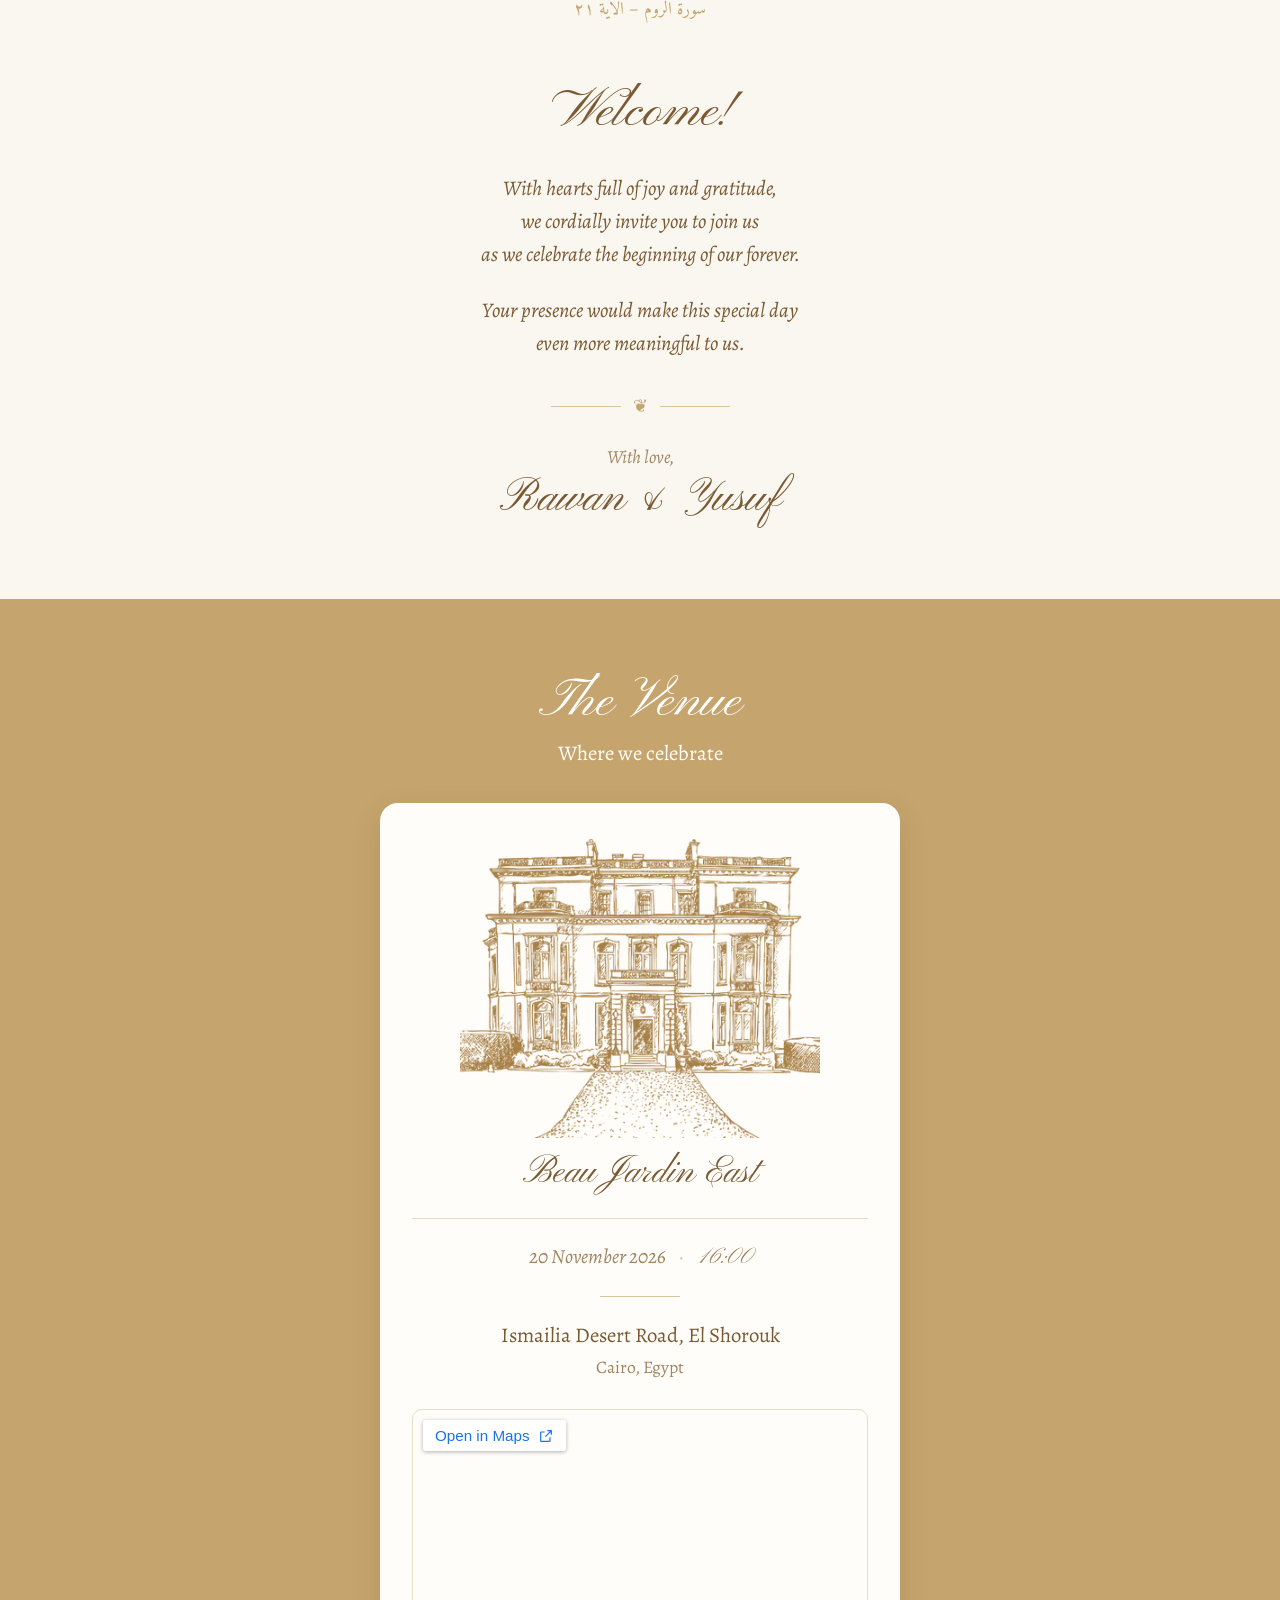
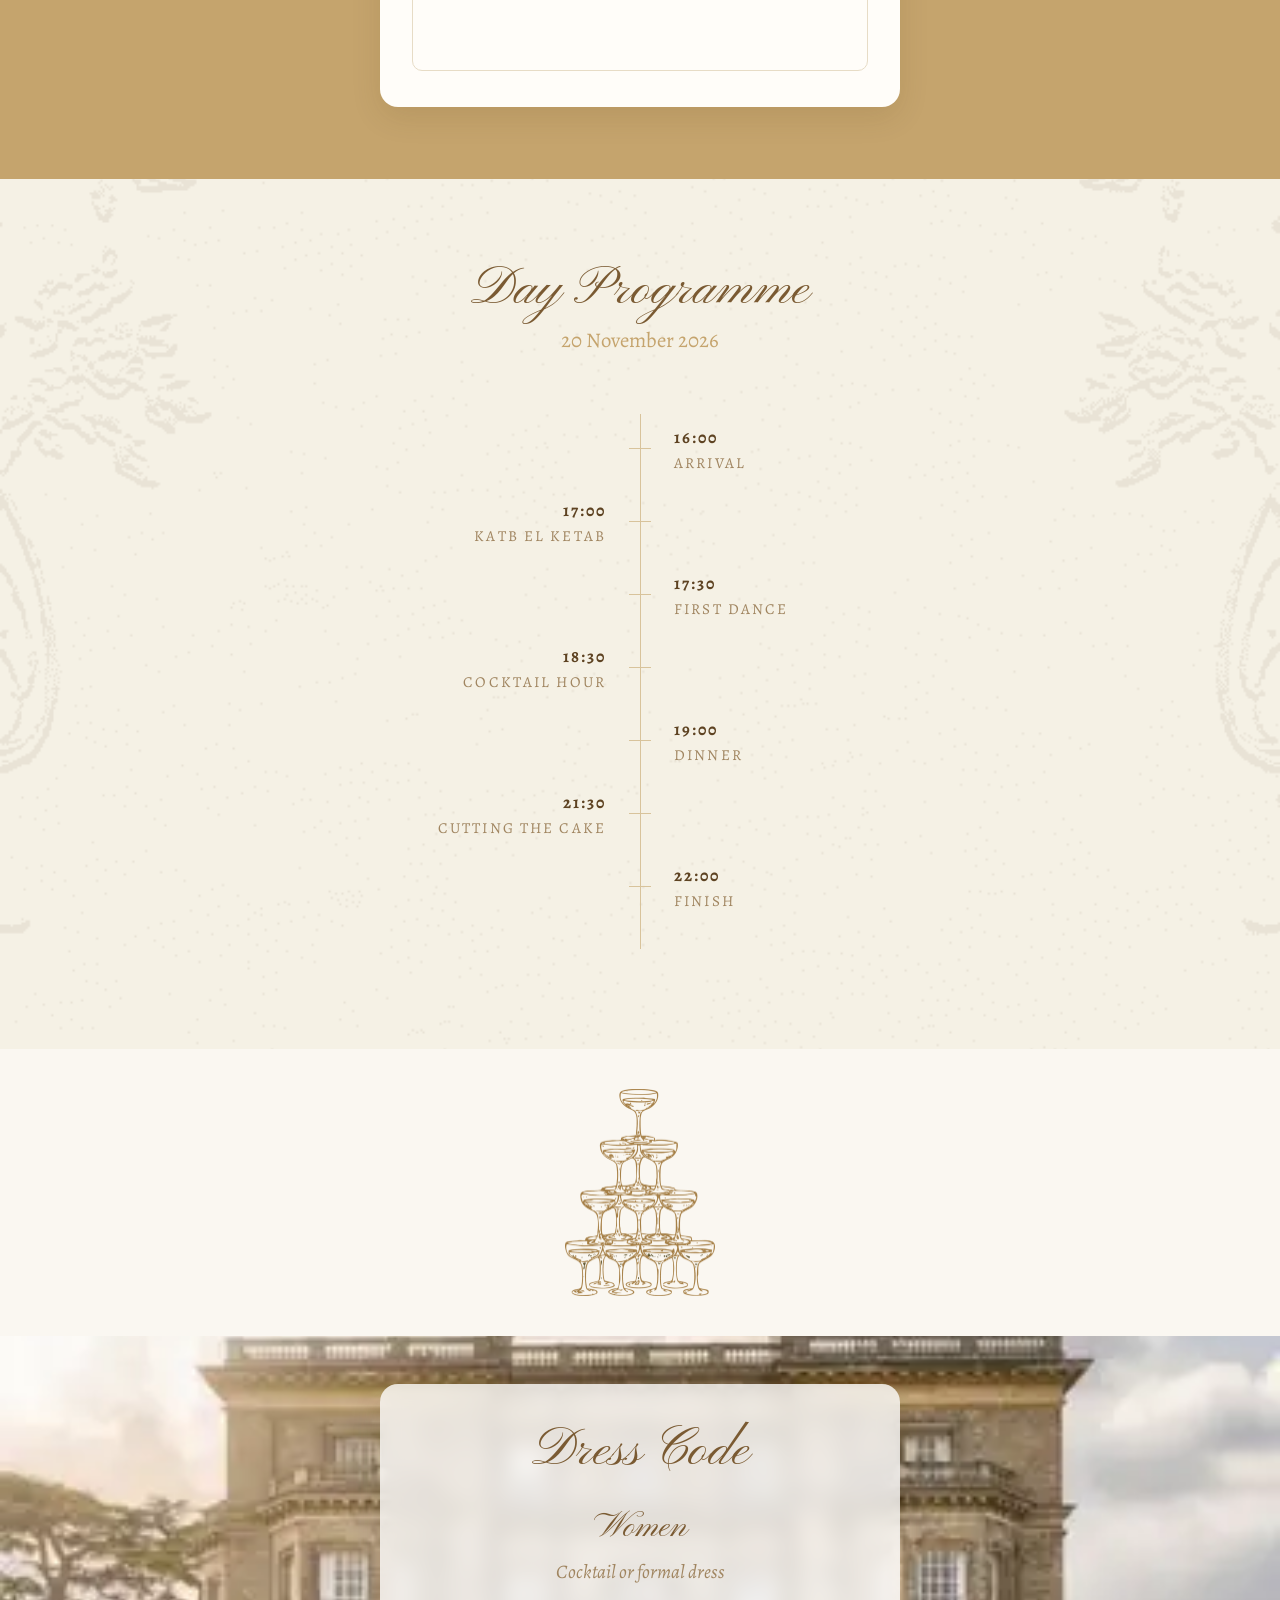
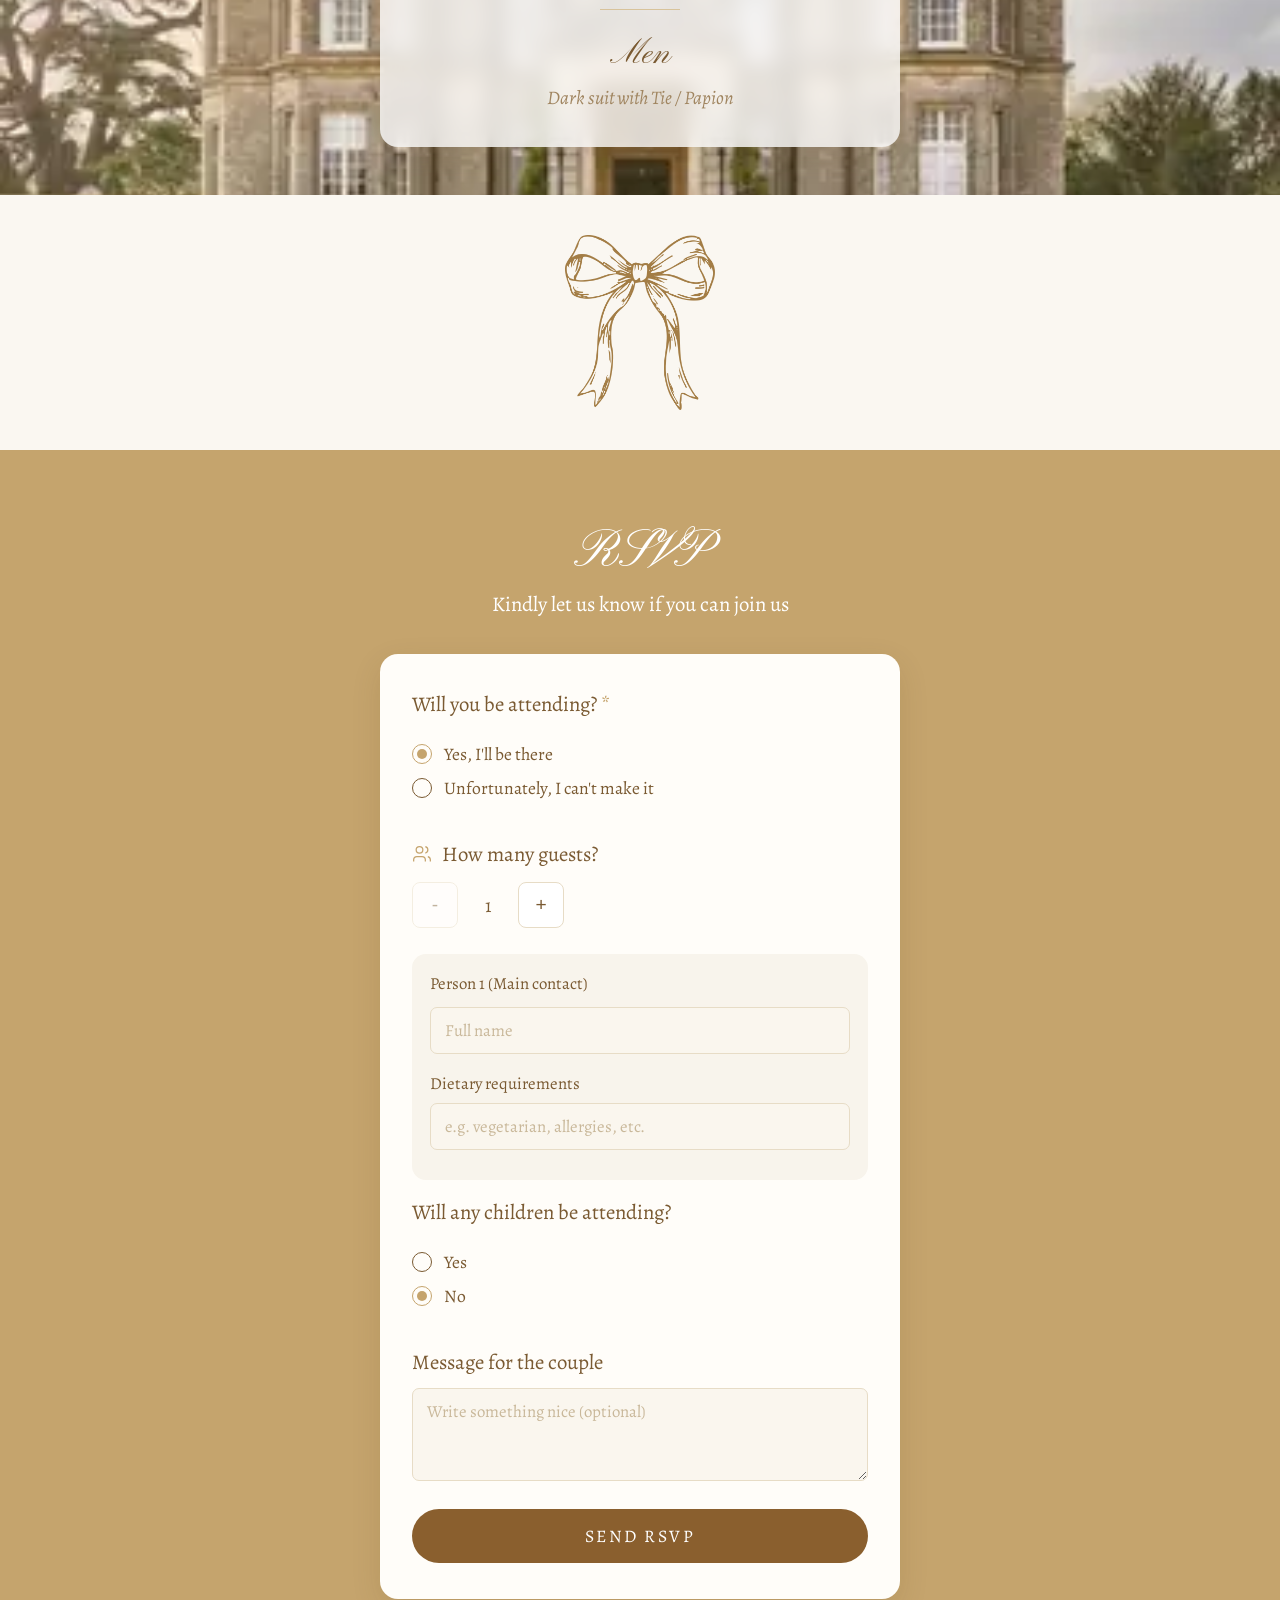
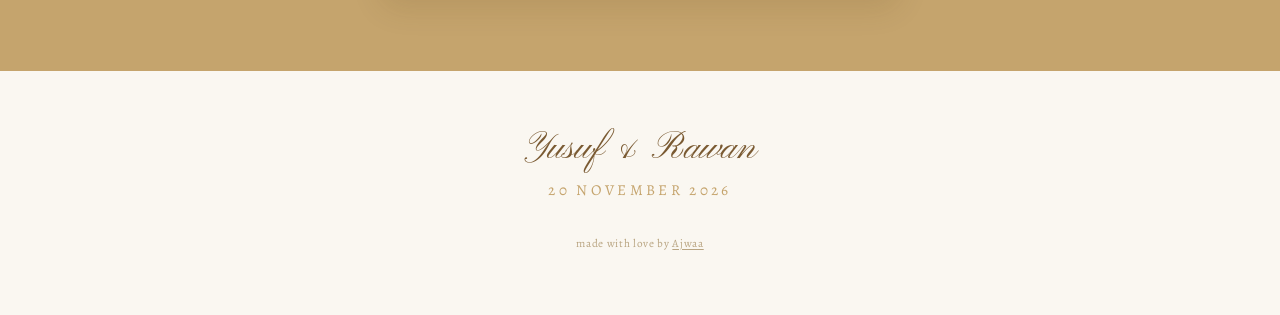
==== commit af044c78: "Add Basmala and ornate brackets, new welcome text, updated day timeline Co-Authored-By: Claude Opus " ====
--- a/index.html
+++ b/index.html
@@ -74,14 +74,26 @@
 
   <!-- Quran verse -->
   <section class="verse">
-    <p class="verse-text" lang="ar" dir="rtl">وَمِنْ آيَاتِهِ أَنْ خَلَقَ لَكُم مِّنْ أَنفُسِكُمْ أَزْوَاجًا لِّتَسْكُنُوا إِلَيْهَا وَجَعَلَ بَيْنَكُم مَّوَدَّةً وَرَحْمَةً ۚ إِنَّ فِي ذَٰلِكَ لَآيَاتٍ لِّقَوْمٍ يَتَفَكَّرُونَ</p>
+    <p class="basmala" lang="ar" dir="rtl">بِسْمِ اللَّهِ الرَّحْمَٰنِ الرَّحِيمِ</p>
+    <p class="verse-text" lang="ar" dir="rtl"><span class="orn">﴿</span>وَمِنْ آيَاتِهِ أَنْ خَلَقَ لَكُم مِّنْ أَنفُسِكُمْ أَزْوَاجًا لِّتَسْكُنُوا إِلَيْهَا وَجَعَلَ بَيْنَكُم مَّوَدَّةً وَرَحْمَةً ۚ إِنَّ فِي ذَٰلِكَ لَآيَاتٍ لِّقَوْمٍ يَتَفَكَّرُونَ<span class="orn">﴾</span></p>
     <p class="verse-ref" lang="ar" dir="rtl">سورة الروم – الآية ٢١</p>
   </section>
 
   <!-- Welcome -->
   <section class="welcome">
     <h2 class="script" data-i18n="welcome.title">Welcome!</h2>
-    <p class="welcome-text" data-i18n="welcome.text"></p>
+    <p class="welcome-text">
+      With hearts full of joy and gratitude,<br>
+      we cordially invite you to join us<br>
+      as we celebrate the beginning of our forever.
+    </p>
+    <p class="welcome-text">
+      Your presence would make this special day<br>
+      even more meaningful to us.
+    </p>
+    <div class="fleuron" aria-hidden="true"><span></span><i>❦</i><span></span></div>
+    <p class="welcome-love">With love,</p>
+    <p class="script welcome-sign"><span data-cfg="name2"></span> &amp; <span data-cfg="name1"></span></p>
   </section>
 
   <!-- Venue -->
--- a/styles.css
+++ b/styles.css
@@ -216,9 +216,29 @@
 }
 .verse-ref { font-family: "Amiri", serif; color: var(--gold); font-size: 1.1rem; margin-top: 14px; }
 .verse + .welcome { padding-top: 56px; }
+.basmala {
+  font-family: "Amiri", serif;
+  font-size: clamp(1.25rem, 4.8vw, 1.6rem);
+  color: var(--brown-dark);
+  margin-bottom: 28px;
+}
+.verse-text .orn { color: var(--gold); margin: 0 .25em; }
 
 /* ---------- Welcome ---------- */
 .welcome { background: var(--ivory); }
+.welcome .welcome-text + .welcome-text { margin-top: 22px; }
+.fleuron {
+  display: flex;
+  align-items: center;
+  justify-content: center;
+  gap: 12px;
+  margin: 34px auto 26px;
+  color: var(--gold);
+}
+.fleuron span { width: 70px; height: 1px; background: var(--gold-soft); }
+.fleuron i { font-style: normal; font-size: 1.1rem; }
+.welcome-love { font-style: italic; font-size: 1.15rem; color: #a08560; }
+.welcome-sign { font-size: clamp(2.3rem, 8vw, 2.9rem); margin-top: 4px; }
 .welcome-text {
   max-width: 560px;
   margin: 28px auto 0;
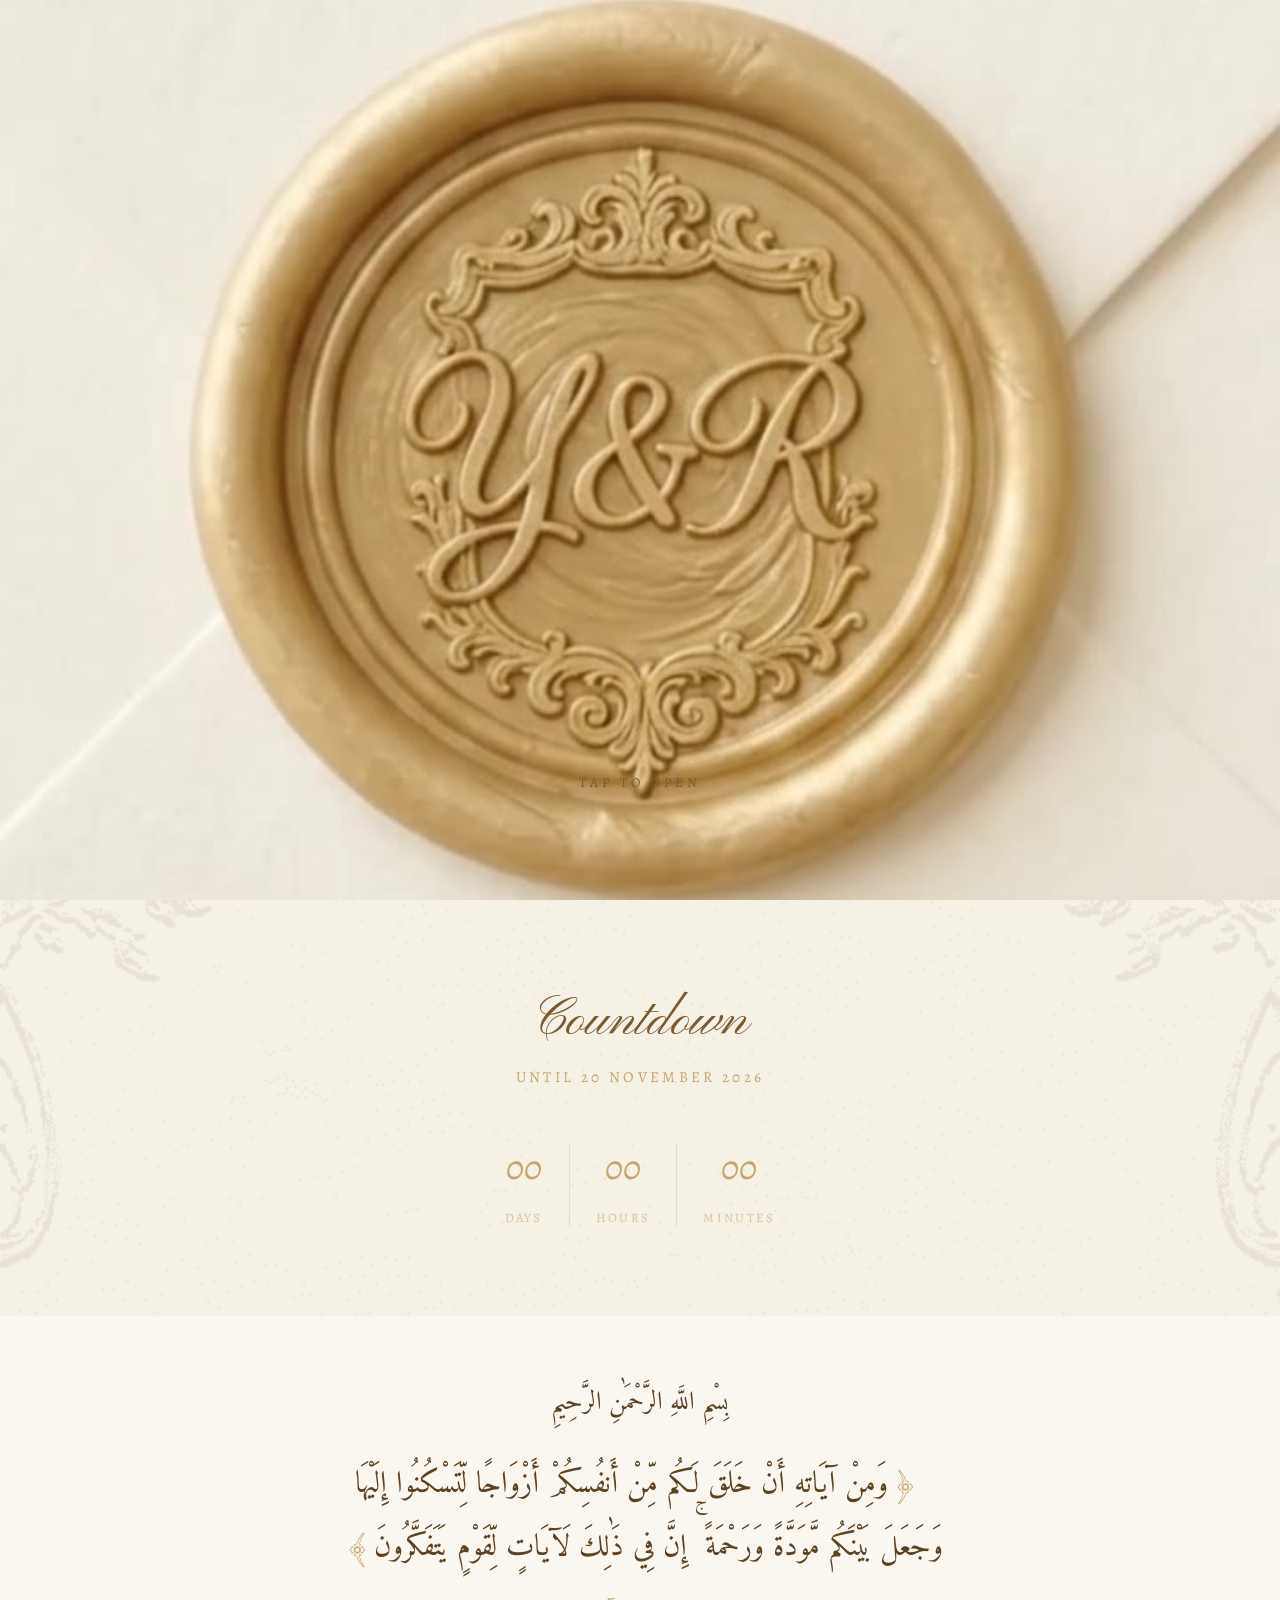
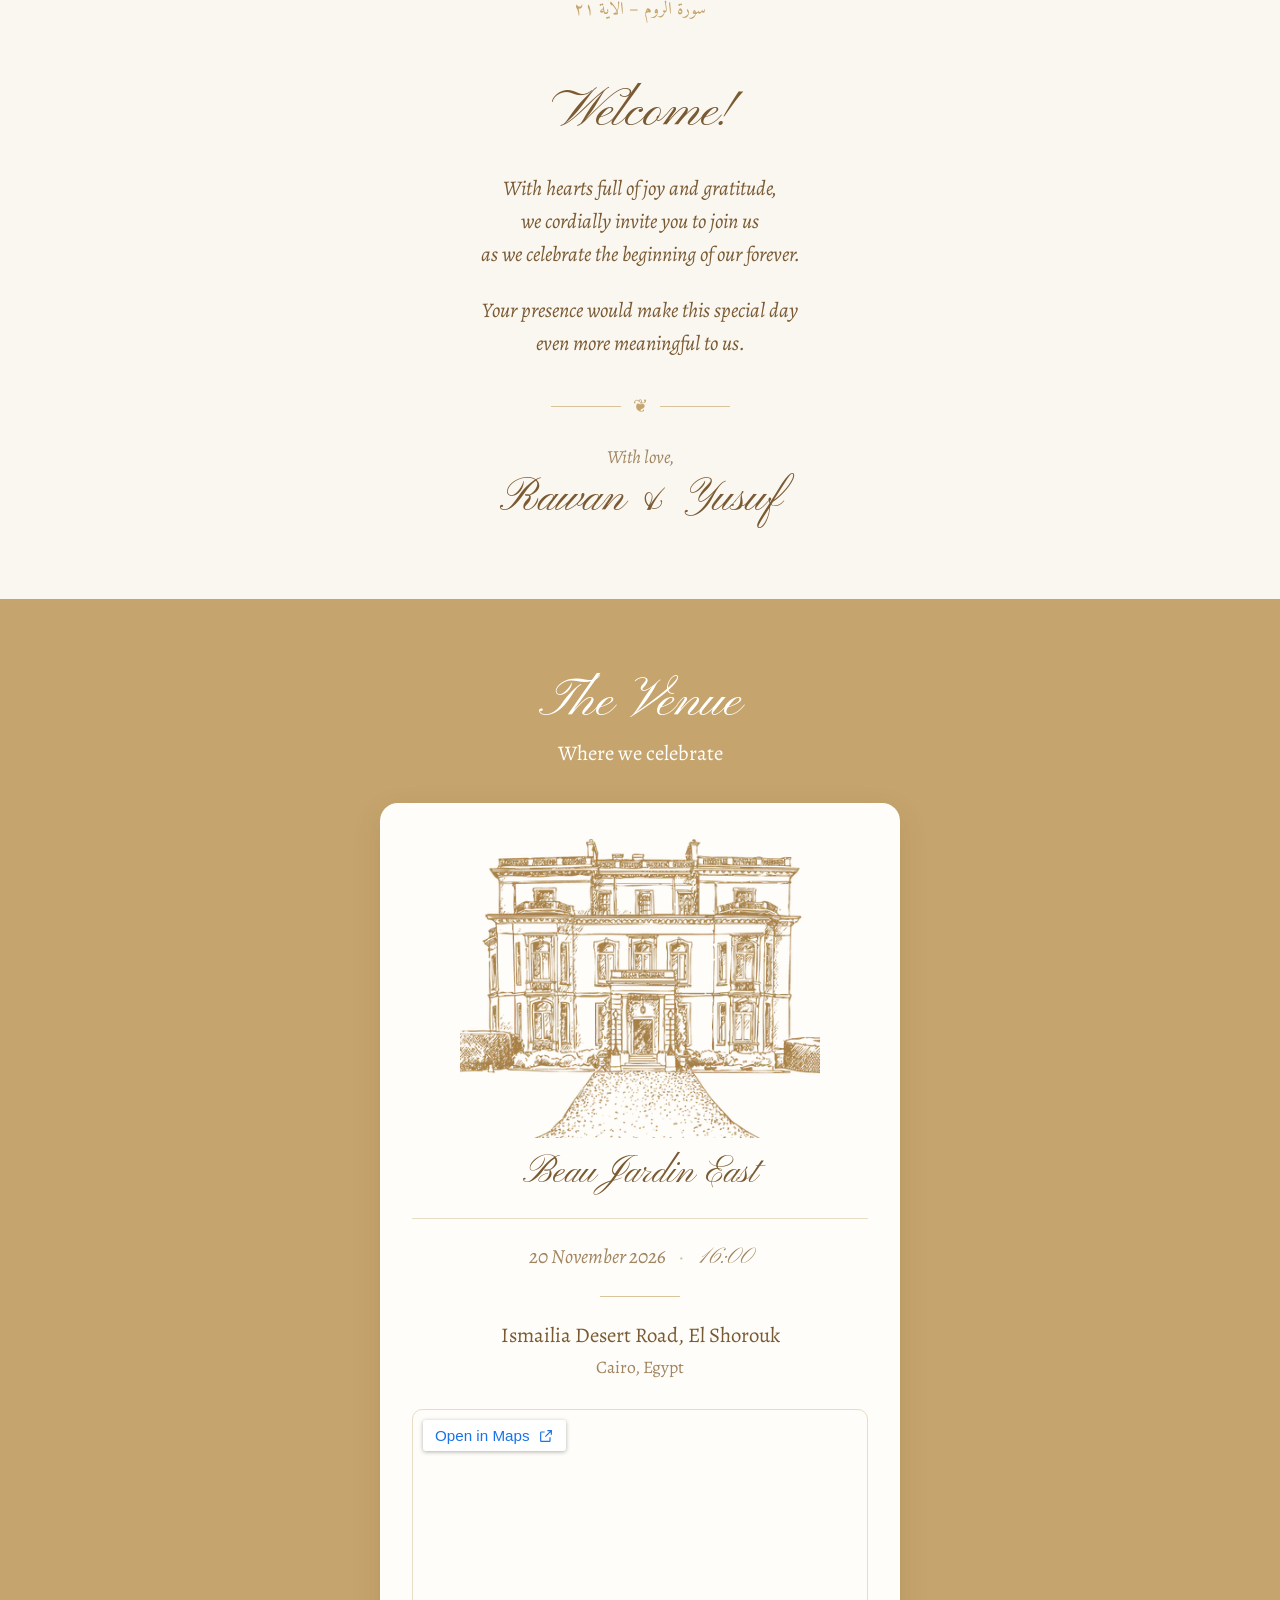
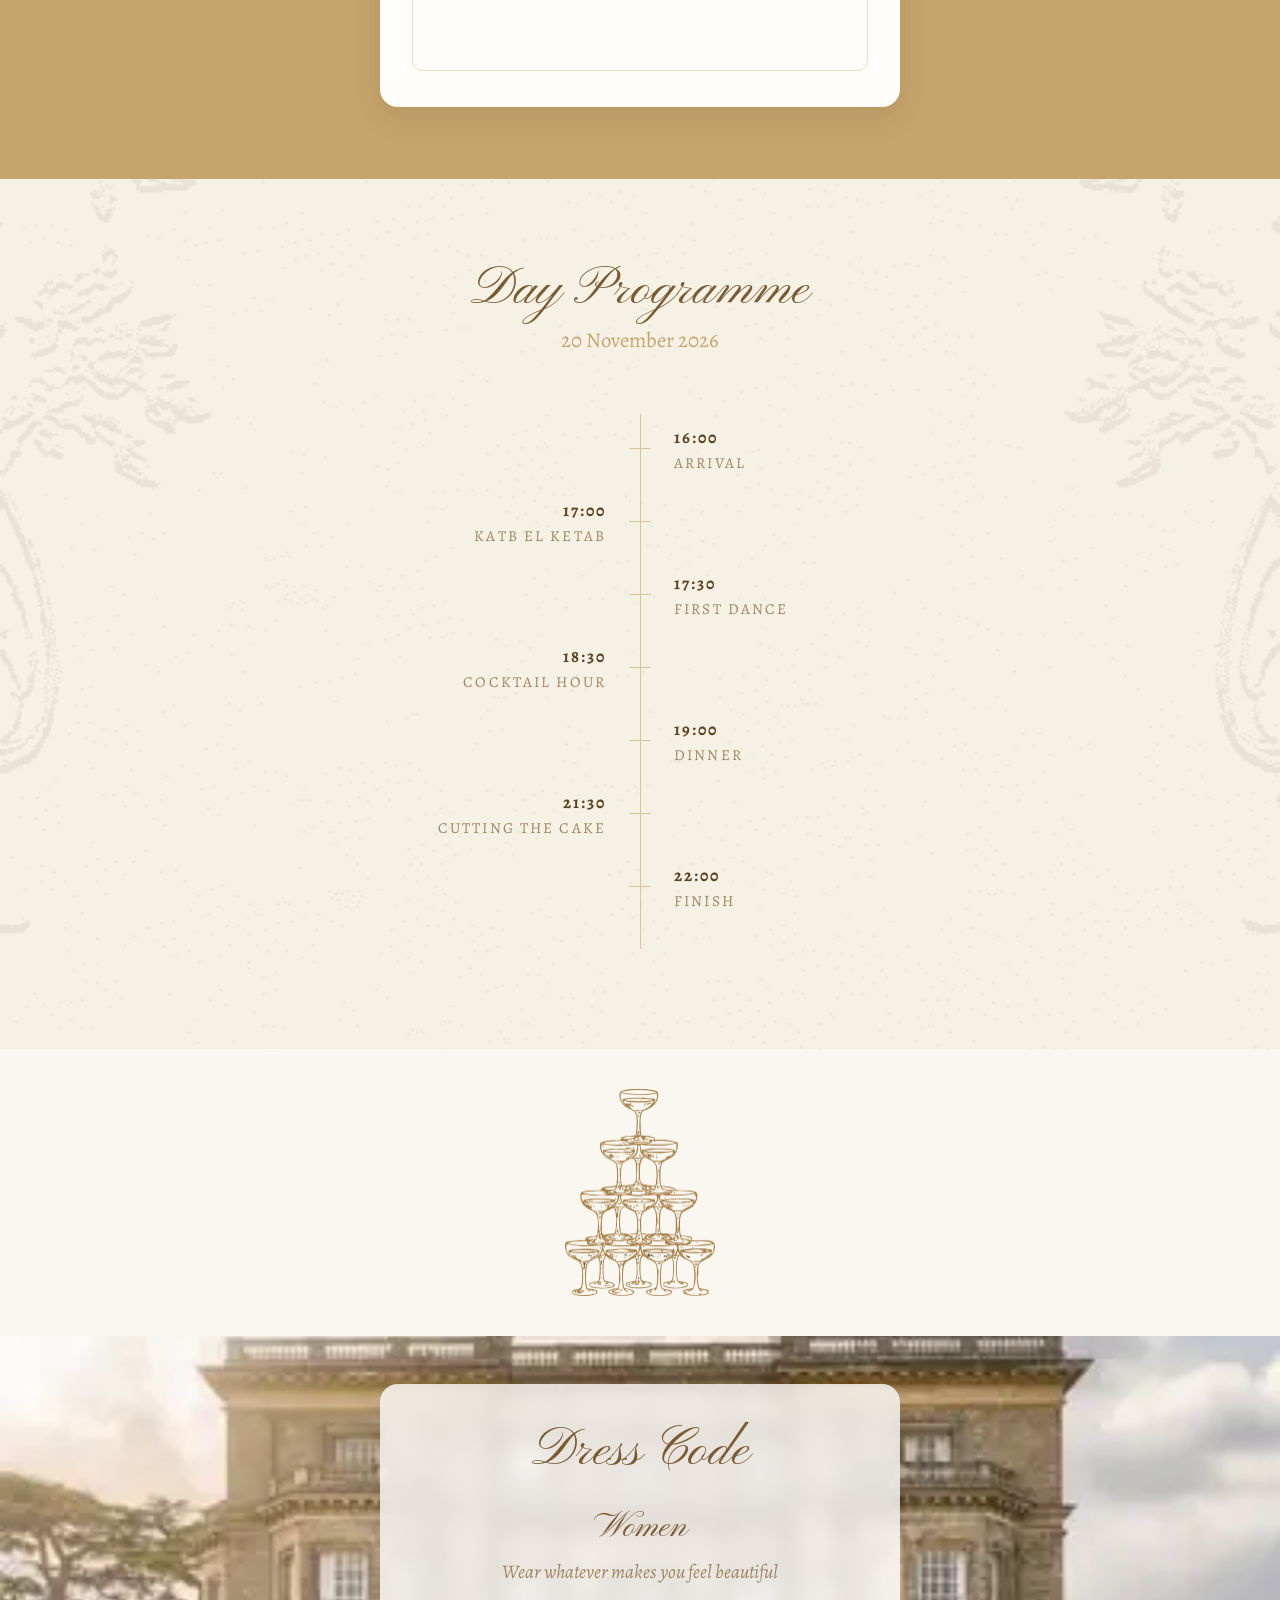
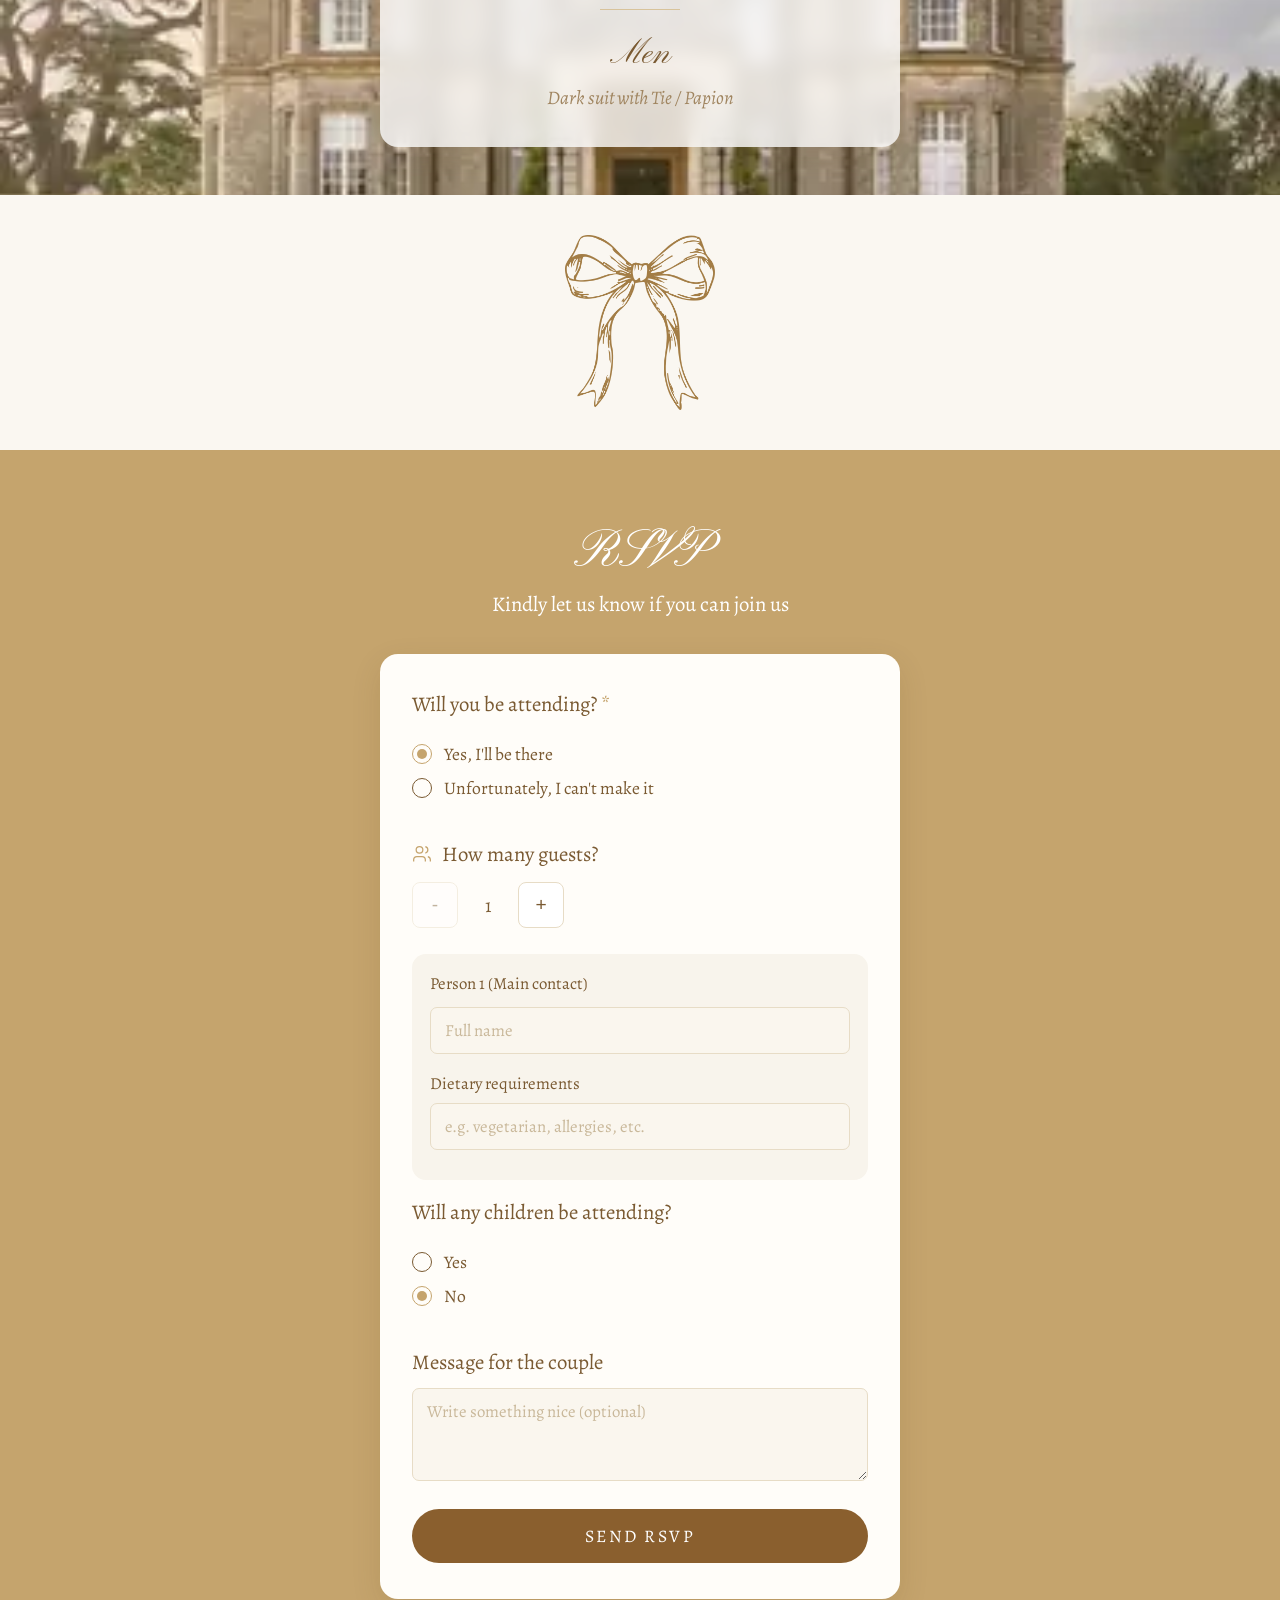
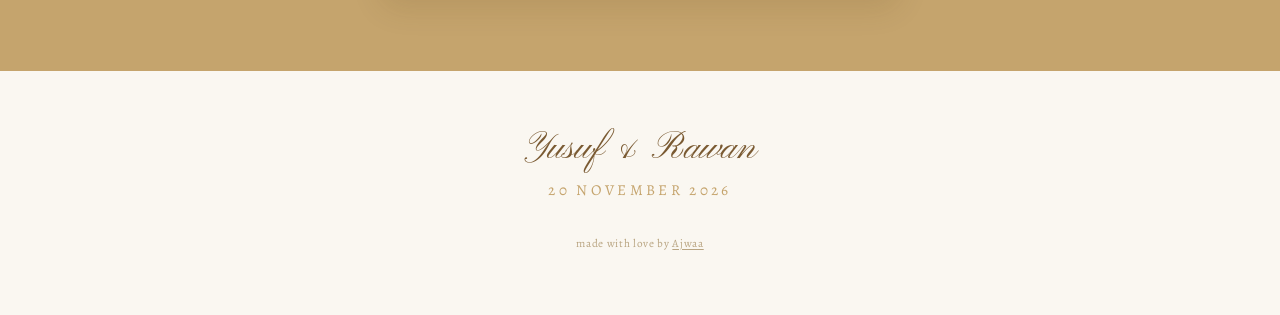
==== commit a9160648: "Save RSVPs to Supabase and add passcode-protected responses page Co-Authored-By: Claude Opus 5.5 <no" ====
--- a/index.html
+++ b/index.html
@@ -196,6 +196,7 @@
     <p class="credit">made with love by <a href="https://ajwa2-collection.vercel.app/" target="_blank" rel="noopener">Ajwaa</a></p>
   </footer>
 
+  <script src="supabase-config.js"></script>
   <script src="script.js"></script>
 </body>
 </html>
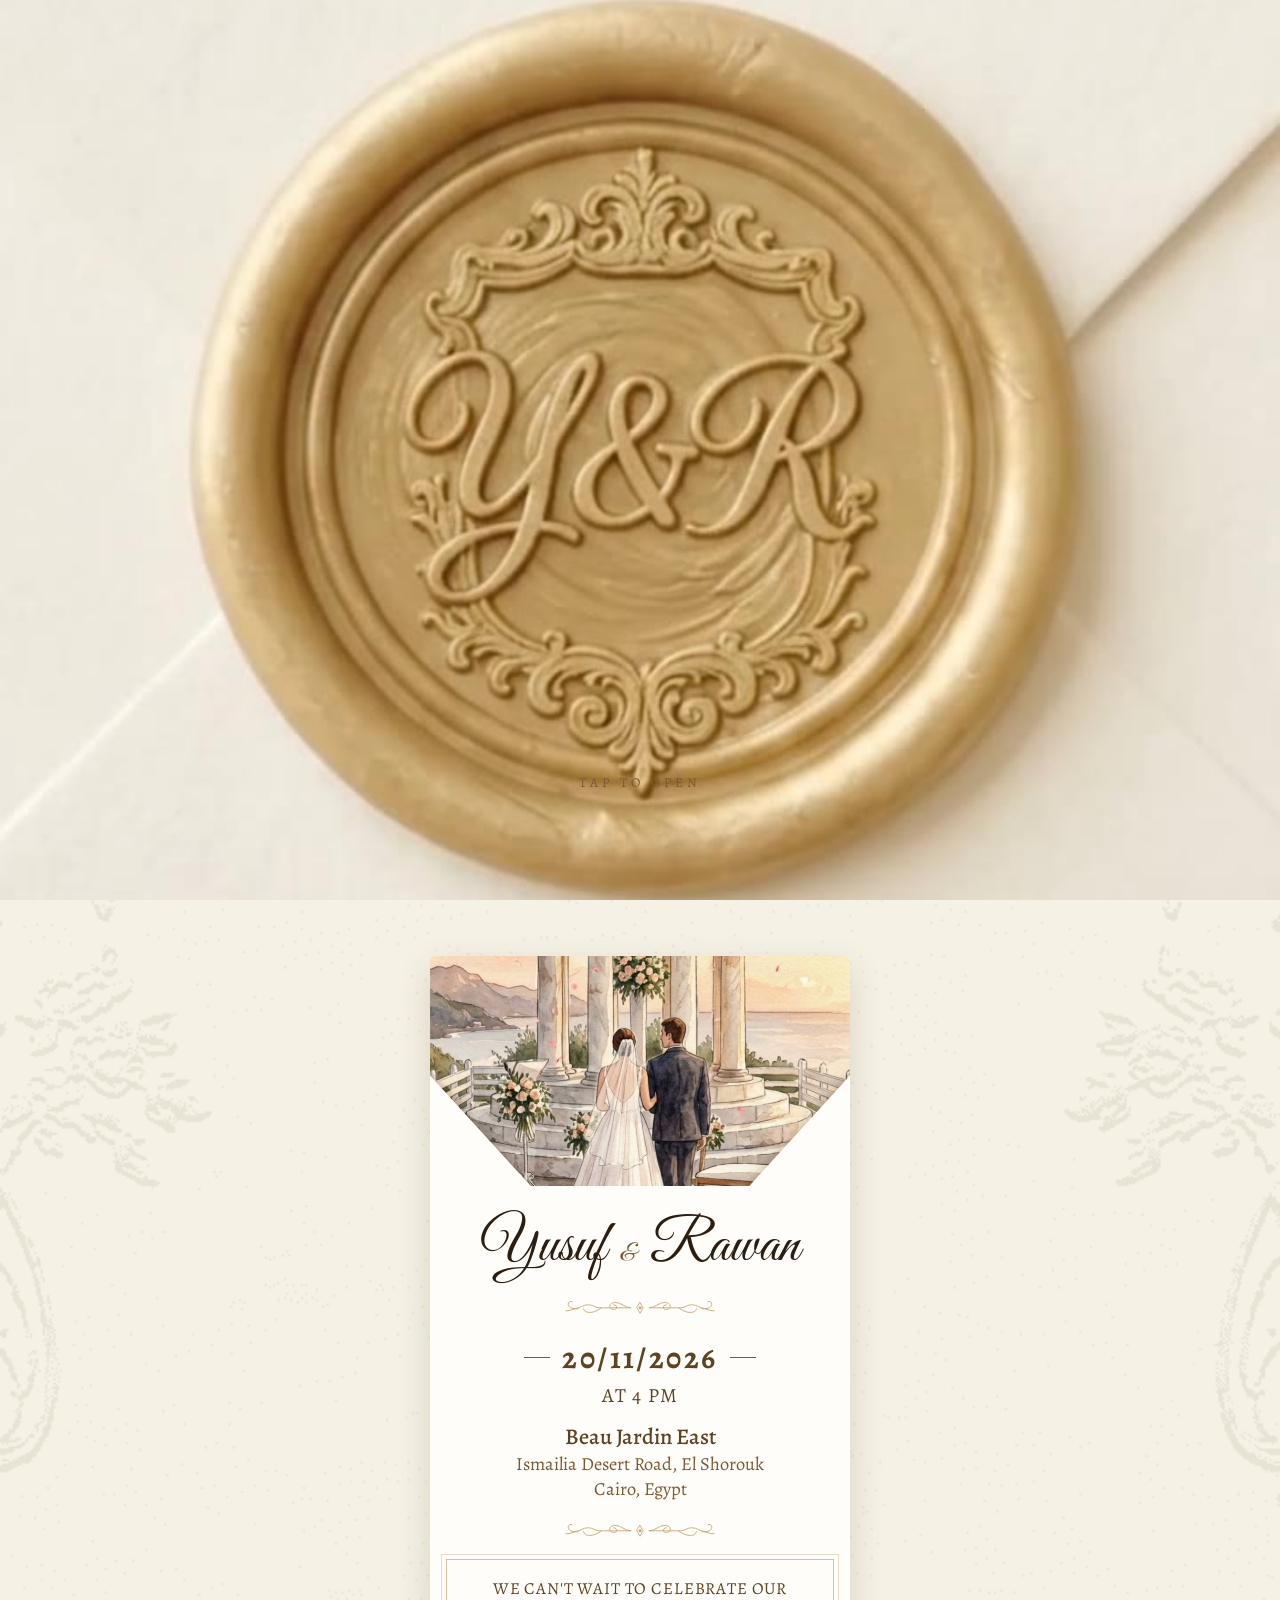
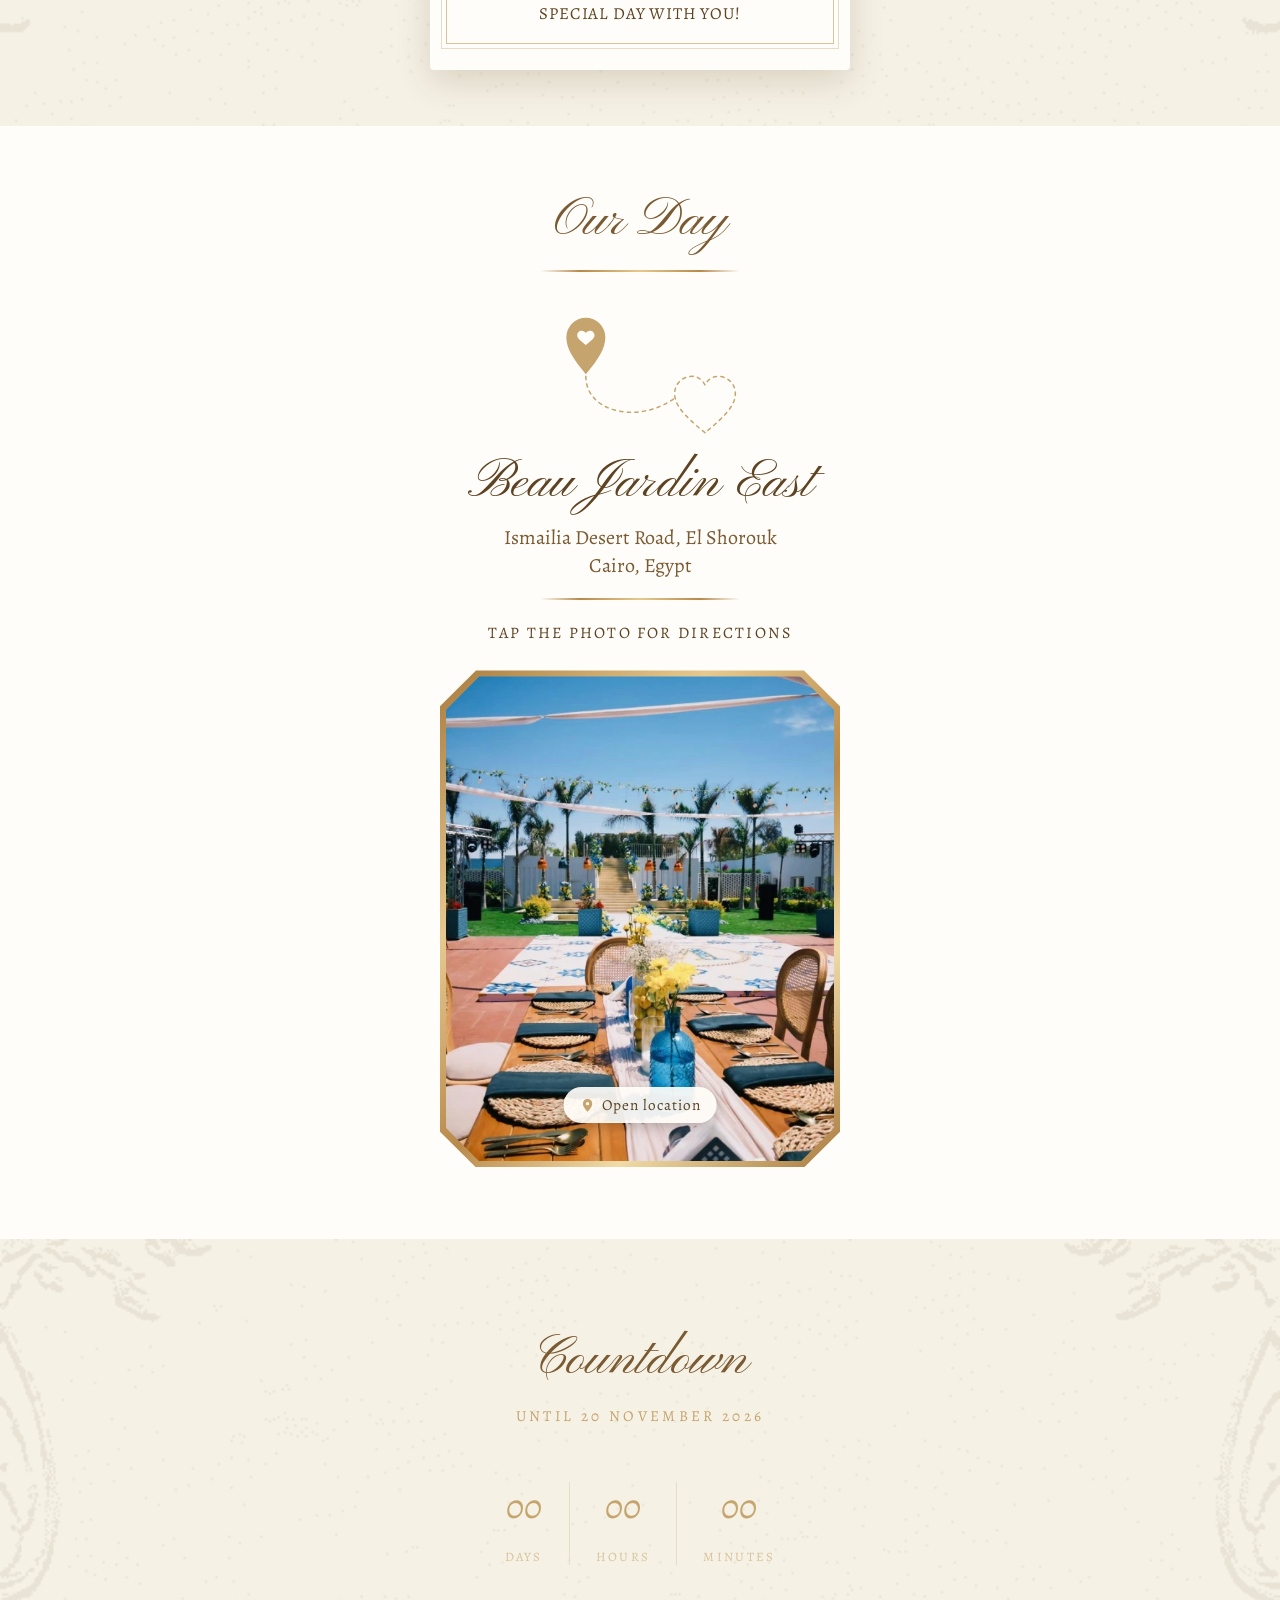
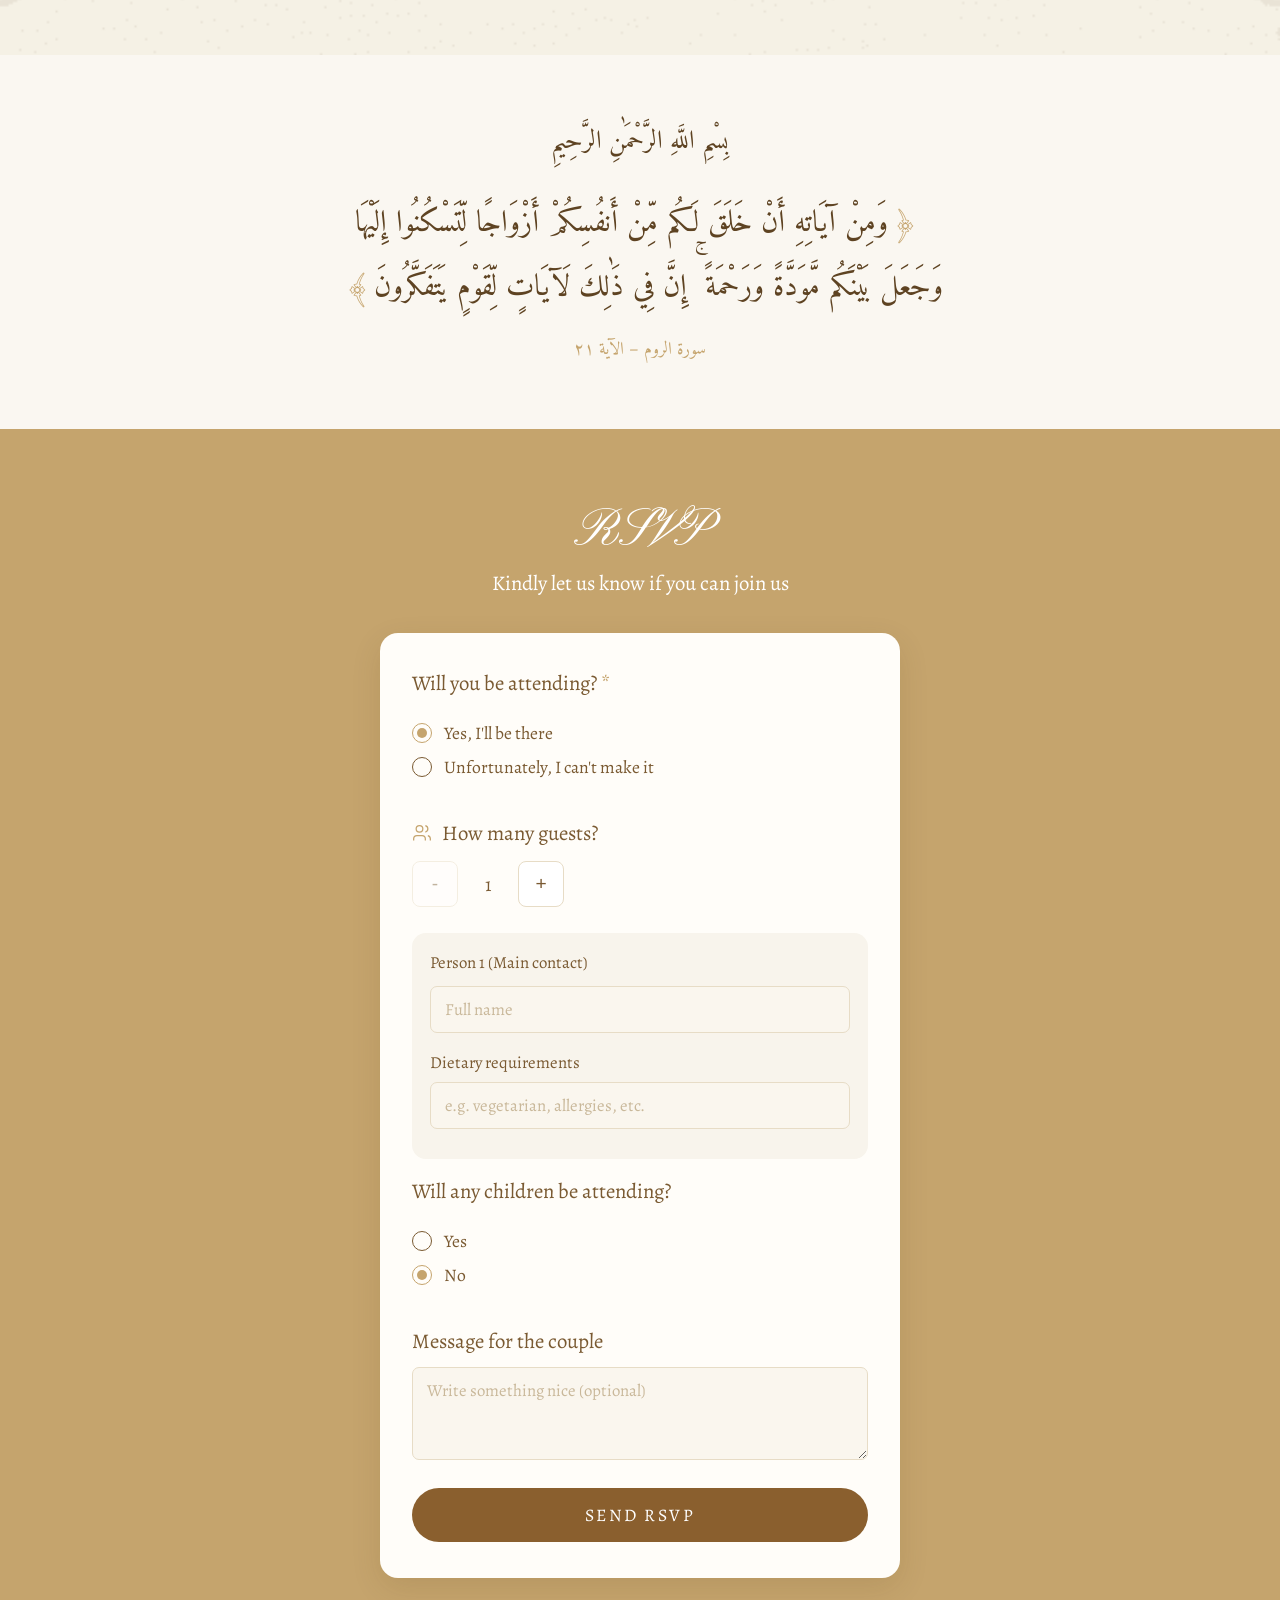
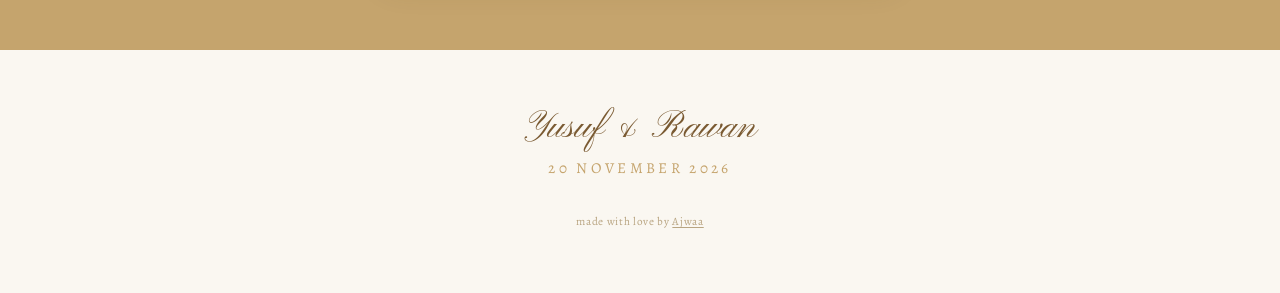
==== commit 52bc372c: "Redesign invitation flow: song player, invite card, venue page - Replace floating music toggle with " ====
--- a/index.html
+++ b/index.html
@@ -3,20 +3,22 @@
 <head>
   <meta charset="UTF-8">
   <meta name="viewport" content="width=device-width, initial-scale=1.0">
-  <title>Yusuf &amp; Rawan</title>
-  <meta name="description" content="This invitation is exclusively for you">
+  <title>Yusuf &amp; Rawan — Wedding Invitation</title>
+  <meta name="description" content="November 20, 2026 • 4:00 PM • Beau Jardin East, El Shorouk, Cairo">
   <meta property="og:type" content="website">
-  <meta property="og:title" content="Yusuf &amp; Rawan">
-  <meta property="og:description" content="This invitation is exclusively for you">
+  <meta property="og:title" content="Yusuf &amp; Rawan — Wedding Invitation">
+  <meta property="og:description" content="November 20, 2026 • 4:00 PM • Beau Jardin East, El Shorouk, Cairo">
   <meta property="og:url" content="https://yusuf-rawan-wedding.vercel.app/">
-  <meta property="og:image" content="https://yusuf-rawan-wedding.vercel.app/assets/img/og.jpg">
-  <meta property="og:image:secure_url" content="https://yusuf-rawan-wedding.vercel.app/assets/img/og.jpg">
+  <meta property="og:image" content="https://yusuf-rawan-wedding.vercel.app/assets/img/og-seal.jpg">
+  <meta property="og:image:secure_url" content="https://yusuf-rawan-wedding.vercel.app/assets/img/og-seal.jpg">
   <meta property="og:image:type" content="image/jpeg">
-  <meta property="og:image:width" content="711">
-  <meta property="og:image:height" content="711">
+  <meta property="og:image:width" content="720">
+  <meta property="og:image:height" content="720">
   <meta property="og:image:alt" content="Yusuf &amp; Rawan – 20 November 2026">
+  <meta name="twitter:title" content="Yusuf &amp; Rawan — Wedding Invitation">
+  <meta name="twitter:description" content="November 20, 2026 • 4:00 PM • Beau Jardin East, El Shorouk, Cairo">
   <meta name="twitter:card" content="summary_large_image">
-  <meta name="twitter:image" content="https://yusuf-rawan-wedding.vercel.app/assets/img/og.jpg">
+  <meta name="twitter:image" content="https://yusuf-rawan-wedding.vercel.app/assets/img/og-seal.jpg">
   <meta name="theme-color" content="#f6f1e7">
   <link rel="icon" type="image/x-icon" href="favicon.ico">
   <link rel="preconnect" href="https://fonts.googleapis.com">
@@ -35,9 +37,6 @@
 
   <!-- Background music -->
   <audio id="music" src="assets/audio/music.mp3" loop preload="auto"></audio>
-  <button type="button" class="music-toggle" id="music-toggle" aria-label="Music" hidden>
-    <svg viewBox="0 0 24 24" width="20" height="20" aria-hidden="true"><path d="M9 18V5l12-2v13M9 18a3 3 0 1 1-6 0 3 3 0 0 1 6 0zm12-2a3 3 0 1 1-6 0 3 3 0 0 1 6 0z" fill="none" stroke="currentColor" stroke-width="1.6"/></svg>
-  </button>
 
   <!-- Hero -->
   <header class="hero" id="top">
@@ -53,6 +52,19 @@
       <div class="hero-bottom">
         <div class="divider-star"><span></span><i>✦</i><span></span></div>
         <p class="hero-date" data-cfg="dateLong"></p>
+        <div class="song">
+          <div class="song-player">
+            <svg class="heart" viewBox="0 0 24 22" aria-hidden="true"><path d="M12 21.5S1 14.6 1 7.4C1 3.8 3.7 1 7 1c2.1 0 3.9 1.1 5 2.8C13.1 2.1 14.9 1 17 1c3.3 0 6 2.8 6 6.4 0 7.2-11 14.1-11 14.1z"/></svg>
+            <span class="song-line"></span>
+            <button type="button" class="song-btn" id="music-toggle" aria-label="Play our song" aria-pressed="false">
+              <svg class="icon-play" viewBox="0 0 24 24" aria-hidden="true"><path d="M8 5.5v13l11-6.5z"/></svg>
+              <svg class="icon-pause" viewBox="0 0 24 24" aria-hidden="true"><path d="M7 5h3.5v14H7zM13.5 5H17v14h-3.5z"/></svg>
+            </button>
+            <span class="song-line"></span>
+            <svg class="heart" viewBox="0 0 24 22" aria-hidden="true"><path d="M12 21.5S1 14.6 1 7.4C1 3.8 3.7 1 7 1c2.1 0 3.9 1.1 5 2.8C13.1 2.1 14.9 1 17 1c3.3 0 6 2.8 6 6.4 0 7.2-11 14.1-11 14.1z"/></svg>
+          </div>
+          <p class="script song-title">Listen to our song</p>
+        </div>
         <a href="#rsvp" class="hero-rsvp">
           <span data-i18n="hero.rsvp">RSVP</span>
           <svg viewBox="0 0 24 24" width="18" height="18" aria-hidden="true"><path d="M6 9l6 6 6-6" fill="none" stroke="currentColor" stroke-width="1.6"/></svg>
@@ -60,6 +72,52 @@
       </div>
     </div>
   </header>
+
+  <!-- Invitation details -->
+  <section class="invite paper">
+    <div class="invite-card">
+      <div class="invite-photo">
+        <img src="assets/img/couple.jpg" alt="" loading="lazy">
+        <span class="invite-flaps"></span>
+      </div>
+      <h2 class="invite-names">
+        <span data-cfg="name1"></span>
+        <span class="amp">&amp;</span>
+        <span data-cfg="name2"></span>
+      </h2>
+      <svg class="flourish" viewBox="0 0 220 28" aria-hidden="true"><g fill="none" stroke="currentColor" stroke-width="1.1" stroke-linecap="round"><path id="fl-half" d="M98 14c-8 0-12-7-20-7s-10 8-3 9 6-6 1-6M98 14H58c-6 0-9-4-15-4-7 0-11 5-18 5-5 0-8-3-8-6s3-4 5-3M60 14c-4 3-9 6-15 6-5 0-8-2-8-5M30 15c-6 0-10 3-16 3"/><use href="#fl-half" transform="matrix(-1 0 0 1 220 0)"/><path d="M110 7l4 7-4 7-4-7z"/><circle cx="110" cy="14" r="1.4" fill="currentColor"/></g></svg>
+      <p class="invite-date"><span data-cfg="dateShort"></span></p>
+      <p class="invite-time">At <span data-cfg="timeShort"></span></p>
+      <p class="invite-venue" data-cfg="venueName"></p>
+      <p class="invite-address"><span data-cfg="address1"></span><br><span data-cfg="address2"></span></p>
+      <svg class="flourish" viewBox="0 0 220 28" aria-hidden="true"><g fill="none" stroke="currentColor" stroke-width="1.1" stroke-linecap="round"><path d="M98 14c-8 0-12-7-20-7s-10 8-3 9 6-6 1-6M98 14H58c-6 0-9-4-15-4-7 0-11 5-18 5-5 0-8-3-8-6s3-4 5-3M60 14c-4 3-9 6-15 6-5 0-8-2-8-5M30 15c-6 0-10 3-16 3"/><use href="#fl-half" transform="matrix(-1 0 0 1 220 0)"/><path d="M110 7l4 7-4 7-4-7z"/><circle cx="110" cy="14" r="1.4" fill="currentColor"/></g></svg>
+      <p class="invite-note">We can't wait to celebrate our special day with you!</p>
+    </div>
+  </section>
+
+  <!-- Venue -->
+  <section class="venue" id="venue">
+    <h2 class="script" data-i18n="venue.title">Our Day</h2>
+    <span class="gold-rule"></span>
+    <svg class="venue-art" viewBox="0 0 240 140" aria-hidden="true">
+      <path class="trail" d="M70 76c0 34 50 44 82 20M180 128C160 112 152 102 152 92c0-10 8-16 16-16 6 0 10 4 12 8 2-4 6-8 12-8 8 0 16 6 16 16 0 10-8 20-28 36z"/>
+      <path class="pin" d="M70 74C58 60 52 50 52 40a18 18 0 0 1 36 0c0 10-6 20-18 34z"/>
+      <path class="pin-heart" d="M70 47c-5-4-8-6-8-9 0-2 2-4 4-4 2 0 3 1 4 2 1-1 2-2 4-2 2 0 4 2 4 4 0 3-3 5-8 9z"/>
+    </svg>
+    <h3 class="script venue-name" data-cfg="venueName"></h3>
+    <a class="venue-address" id="address-link" target="_blank" rel="noopener">
+      <span data-cfg="address1"></span><br><span data-cfg="address2"></span>
+    </a>
+    <span class="gold-rule"></span>
+    <p class="venue-tap" data-i18n="venue.directions">Tap the photo for directions</p>
+    <a class="venue-frame" id="photo-link" target="_blank" rel="noopener" aria-label="Open Beau Jardin East in Maps">
+      <img src="assets/img/venue-photo.webp" alt="Beau Jardin East" loading="lazy">
+      <span class="venue-pin">
+        <svg viewBox="0 0 24 24" width="16" height="16" aria-hidden="true"><path d="M12 22s7-6.6 7-12a7 7 0 0 0-14 0c0 5.4 7 12 7 12zm0-9.5a2.5 2.5 0 1 1 0-5 2.5 2.5 0 0 1 0 5z" fill="currentColor"/></svg>
+        <span data-i18n="venue.openMaps">Open location</span>
+      </span>
+    </a>
+  </section>
 
   <!-- Countdown -->
   <section class="countdown paper">
@@ -77,68 +135,6 @@
     <p class="basmala" lang="ar" dir="rtl">بِسْمِ اللَّهِ الرَّحْمَٰنِ الرَّحِيمِ</p>
     <p class="verse-text" lang="ar" dir="rtl"><span class="orn">﴿</span>وَمِنْ آيَاتِهِ أَنْ خَلَقَ لَكُم مِّنْ أَنفُسِكُمْ أَزْوَاجًا لِّتَسْكُنُوا إِلَيْهَا وَجَعَلَ بَيْنَكُم مَّوَدَّةً وَرَحْمَةً ۚ إِنَّ فِي ذَٰلِكَ لَآيَاتٍ لِّقَوْمٍ يَتَفَكَّرُونَ<span class="orn">﴾</span></p>
     <p class="verse-ref" lang="ar" dir="rtl">سورة الروم – الآية ٢١</p>
-  </section>
-
-  <!-- Welcome -->
-  <section class="welcome">
-    <h2 class="script" data-i18n="welcome.title">Welcome!</h2>
-    <p class="welcome-text">
-      With hearts full of joy and gratitude,<br>
-      we cordially invite you to join us<br>
-      as we celebrate the beginning of our forever.
-    </p>
-    <p class="welcome-text">
-      Your presence would make this special day<br>
-      even more meaningful to us.
-    </p>
-    <div class="fleuron" aria-hidden="true"><span></span><i>❦</i><span></span></div>
-    <p class="welcome-love">With love,</p>
-    <p class="script welcome-sign"><span data-cfg="name2"></span> &amp; <span data-cfg="name1"></span></p>
-  </section>
-
-  <!-- Venue -->
-  <section class="venue" id="venue">
-    <h2 class="script light" data-i18n="venue.title">The Venue</h2>
-    <p class="venue-sub" data-i18n="venue.subtitle">Where we celebrate</p>
-    <div class="card venue-card">
-      <img src="assets/img/venue-sketch.webp" alt="" class="venue-sketch" loading="lazy">
-      <h3 class="script venue-name" data-cfg="venueName"></h3>
-      <hr>
-      <p class="venue-when"><span data-cfg="dateLong"></span> <span class="dot">·</span> <em data-cfg="time"></em></p>
-      <hr class="short">
-      <p class="venue-address" data-cfg="address1"></p>
-      <p class="venue-address2" data-cfg="address2"></p>
-      <div class="map">
-        <iframe id="map-frame" title="Map" loading="lazy" referrerpolicy="no-referrer-when-downgrade"></iframe>
-        <a id="map-link" class="map-btn" target="_blank" rel="noopener">
-          <span data-i18n="venue.openMaps">Open in Maps</span>
-          <svg viewBox="0 0 24 24" width="16" height="16" aria-hidden="true"><path d="M14 4h6v6M20 4l-9 9M18 14v5a1 1 0 0 1-1 1H5a1 1 0 0 1-1-1V7a1 1 0 0 1 1-1h5" fill="none" stroke="currentColor" stroke-width="1.8"/></svg>
-        </a>
-      </div>
-    </div>
-  </section>
-
-  <!-- Programme -->
-  <section class="programme paper">
-    <h2 class="script" data-i18n="programme.title">Day Programme</h2>
-    <p class="programme-date" data-cfg="dateLong"></p>
-    <ol class="timeline" id="timeline"></ol>
-  </section>
-
-  <!-- Dress code -->
-  <section class="dress">
-    <img src="assets/img/champagne.png" alt="" class="ornament" loading="lazy">
-    <div class="dress-bg">
-      <div class="card glass">
-        <h2 class="script" data-i18n="dress.title">Dress Code</h2>
-        <h3 class="script small" data-i18n="dress.women">Women</h3>
-        <p data-i18n="dress.womenText"></p>
-        <hr class="short">
-        <h3 class="script small" data-i18n="dress.men">Men</h3>
-        <p data-i18n="dress.menText"></p>
-      </div>
-    </div>
-    <img src="assets/img/bow.png" alt="" class="ornament" loading="lazy">
   </section>
 
   <!-- RSVP -->
--- a/styles.css
+++ b/styles.css
@@ -87,26 +87,38 @@
 }
 @keyframes pulse { 50% { opacity: .35; } }
 
-/* ---------- Music toggle ---------- */
-.music-toggle {
-  position: fixed;
-  right: 18px;
-  bottom: 18px;
-  z-index: 50;
-  width: 46px;
-  height: 46px;
+/* ---------- Our song ---------- */
+.song { width: min(320px, 82vw); margin-bottom: 22px; }
+.song-player { display: flex; align-items: center; }
+.song .heart { width: 20px; flex: none; fill: #6b3a1f; filter: drop-shadow(0 1px 3px rgba(0, 0, 0, .2)); }
+.song-line {
+  flex: 1;
+  height: 2px;
+  background: linear-gradient(90deg, #7a4426, #c99168 50%, #7a4426);
+}
+.song-btn {
+  flex: none;
+  width: 58px;
+  height: 58px;
   border: 0;
   border-radius: 50%;
   display: grid;
   place-items: center;
-  background: rgba(255, 253, 249, .95);
-  color: var(--toggle);
-  box-shadow: 0 4px 16px rgba(60, 40, 10, .18);
+  background: #4a2512;
+  color: #fff;
   cursor: pointer;
-  opacity: .55;
-}
-.music-toggle.playing { opacity: 1; animation: spin 6s linear infinite; }
-@keyframes spin { to { transform: rotate(360deg); } }
+  box-shadow: 0 6px 18px rgba(74, 37, 18, .25);
+  transition: transform .2s ease;
+  -webkit-tap-highlight-color: transparent;
+}
+.song-btn:active { transform: scale(.94); }
+.song-btn svg { width: 26px; height: 26px; fill: currentColor; }
+.song-btn .icon-play { margin-left: 3px; }
+.song-btn .icon-pause, .song-btn.playing .icon-play { display: none; }
+.song-btn.playing .icon-pause { display: block; }
+.song-btn.playing { animation: beat 1.6s ease-in-out infinite; }
+@keyframes beat { 50% { box-shadow: 0 0 0 10px rgba(74, 37, 18, .08), 0 6px 18px rgba(74, 37, 18, .25); } }
+.song-title { color: #fff; font-size: clamp(1.9rem, 7vw, 2.3rem); margin-top: 8px; }
 
 /* ---------- Hero ---------- */
 .hero {
@@ -162,7 +174,7 @@
 .divider-star span { width: 54px; height: 1px; background: rgba(255, 255, 255, .8); }
 .divider-star i { font-style: normal; font-size: 1.4rem; }
 .hero-date {
-  font-size: clamp(1.6rem, 6.5vw, 2.1rem);
+  font-size: clamp(1.7rem, 8vw, 2.7rem);
   letter-spacing: .12em;
   margin: 14px 0 26px;
 }
@@ -205,7 +217,7 @@
 }
 
 /* ---------- Quran verse ---------- */
-.verse { background: var(--ivory); padding: 64px 24px 0; }
+.verse { background: var(--ivory); padding: 64px 24px; }
 .verse-text {
   font-family: "Amiri", serif;
   font-size: clamp(1.45rem, 5.6vw, 1.9rem);
@@ -215,7 +227,6 @@
   margin: 0 auto;
 }
 .verse-ref { font-family: "Amiri", serif; color: var(--gold); font-size: 1.1rem; margin-top: 14px; }
-.verse + .welcome { padding-top: 56px; }
 .basmala {
   font-family: "Amiri", serif;
   font-size: clamp(1.25rem, 4.8vw, 1.6rem);
@@ -224,28 +235,77 @@
 }
 .verse-text .orn { color: var(--gold); margin: 0 .25em; }
 
-/* ---------- Welcome ---------- */
-.welcome { background: var(--ivory); }
-.welcome .welcome-text + .welcome-text { margin-top: 22px; }
-.fleuron {
+/* ---------- Invitation details ---------- */
+.invite { padding: 56px 18px; }
+.invite-card {
+  position: relative;
+  max-width: 420px;
+  margin: 0 auto;
+  padding: 0 24px 26px;
+  background: var(--white);
+  border-radius: 4px;
+  box-shadow: 0 12px 34px rgba(80, 55, 20, .16);
+  color: var(--brown-dark);
+}
+.invite-photo {
+  position: relative;
+  margin: 0 -24px;
+  height: 230px;
+  border-radius: 4px 4px 0 0;
+  overflow: hidden;
+}
+.invite-photo img { width: 100%; height: 100%; object-fit: cover; object-position: center 40%; }
+/* Envelope flaps folding over the bottom corners of the photo */
+.invite-flaps {
+  position: absolute;
+  inset: 0;
+  filter: drop-shadow(0 -2px 5px rgba(60, 40, 15, .28));
+}
+.invite-flaps::before {
+  content: "";
+  position: absolute;
+  inset: 0;
+  background: var(--white);
+  clip-path: polygon(0 52%, 24% 100%, 76% 100%, 100% 52%, 100% 101%, 0 101%);
+}
+.invite-names {
+  font-family: var(--names);
+  font-weight: 400;
+  font-size: clamp(2.8rem, 12vw, 3.6rem);
+  line-height: 1.1;
+  margin-top: 30px;
+  display: flex;
+  justify-content: center;
+  align-items: baseline;
+  gap: 14px;
+  color: #2b1d10;
+}
+.invite-names .amp { font-size: .45em; color: var(--brown); }
+.flourish { display: block; width: 170px; margin: 18px auto; color: var(--gold); }
+.invite-date {
   display: flex;
   align-items: center;
   justify-content: center;
   gap: 12px;
-  margin: 34px auto 26px;
-  color: var(--gold);
-}
-.fleuron span { width: 70px; height: 1px; background: var(--gold-soft); }
-.fleuron i { font-style: normal; font-size: 1.1rem; }
-.welcome-love { font-style: italic; font-size: 1.15rem; color: #a08560; }
-.welcome-sign { font-size: clamp(2.3rem, 8vw, 2.9rem); margin-top: 4px; }
-.welcome-text {
-  max-width: 560px;
-  margin: 28px auto 0;
-  font-style: italic;
-  font-size: 1.3rem;
-  line-height: 1.6;
-  color: var(--brown);
+  font-weight: 700;
+  font-size: clamp(1.6rem, 7vw, 1.9rem);
+  letter-spacing: .08em;
+}
+.invite-date::before, .invite-date::after { content: ""; width: 26px; height: 1px; background: var(--brown); }
+.invite-time { text-transform: uppercase; font-size: 1.25rem; letter-spacing: .06em; margin-top: 4px; }
+.invite-venue { font-size: 1.4rem; font-weight: 500; margin-top: 12px; }
+.invite-address { font-size: 1.15rem; line-height: 1.35; color: var(--brown); }
+.invite-note {
+  position: relative;
+  margin: 6px -8px 0;
+  padding: 16px 18px;
+  border: 1px solid var(--gold-soft);
+  outline: 1px solid var(--line);
+  outline-offset: 4px;
+  text-transform: uppercase;
+  letter-spacing: .05em;
+  font-size: 1.05rem;
+  line-height: 1.5;
 }
 
 /* ---------- Cards ---------- */
@@ -259,100 +319,69 @@
 }
 
 /* ---------- Venue ---------- */
-.venue, .rsvp { background: var(--gold); }
+.venue { background: var(--white); padding: 64px 22px 72px; }
+.rsvp { background: var(--gold); }
 .venue-sub { color: #fff; font-size: 1.3rem; margin: 6px 0 36px; }
-.venue-sketch { width: 100%; max-width: 360px; margin: 0 auto; }
-.venue-name { font-size: 2.3rem; margin-top: 14px; }
-.venue-when { font-size: 1.25rem; color: #a08560; font-style: italic; }
-.venue-when em { font-family: var(--script); font-size: 1.4rem; }
-.venue-when .dot { margin: 0 10px; color: var(--gold-soft); }
-.venue-address { font-size: 1.3rem; color: var(--brown); }
-.venue-address2 { margin-top: 6px; color: #a08560; font-size: 1.1rem; }
-.map {
-  position: relative;
-  margin-top: 30px;
-  border-radius: 10px;
-  overflow: hidden;
-  border: 1px solid var(--line);
-}
-.map iframe { width: 100%; height: 260px; border: 0; display: block; }
-.map-btn {
-  position: absolute;
-  top: 10px;
-  left: 10px;
-  display: flex;
-  align-items: center;
-  gap: 8px;
-  background: #fff;
-  color: #1a73e8;
+.venue-name { font-size: clamp(2.8rem, 11vw, 3.4rem); color: var(--brown-dark); }
+.gold-rule {
+  display: block;
+  width: 200px;
+  height: 2px;
+  margin: 18px auto 22px;
+  background: linear-gradient(90deg, transparent, #b8894a 20%, #e6c98f 50%, #b8894a 80%, transparent);
+}
+.venue-art { display: block; width: 260px; margin: 4px auto 6px; }
+.venue-art .trail { fill: none; stroke: var(--gold); stroke-width: 1.4; stroke-dasharray: 3 4; stroke-linecap: round; }
+.venue-art .pin { fill: var(--gold); }
+.venue-art .pin-heart { fill: var(--white); }
+.venue-address {
+  display: block;
+  margin-top: 10px;
+  color: var(--brown);
   text-decoration: none;
-  padding: 7px 12px;
-  border-radius: 3px;
-  font-family: Roboto, Arial, sans-serif;
+  font-size: 1.25rem;
+  line-height: 1.4;
+}
+.venue-tap {
+  text-transform: uppercase;
+  letter-spacing: .14em;
+  font-size: 1rem;
+  color: var(--brown-dark);
+}
+.venue-frame {
+  position: relative;
+  display: block;
+  max-width: 400px;
+  margin: 26px auto 0;
+  padding: 6px;
+  background: linear-gradient(135deg, #a87b3e, #e6c98f 30%, #b8894a 55%, #f0dba8 75%, #a87b3e);
+  clip-path: polygon(9% 0, 91% 0, 100% 7.2%, 100% 92.8%, 91% 100%, 9% 100%, 0 92.8%, 0 7.2%);
+  -webkit-tap-highlight-color: transparent;
+}
+.venue-frame img {
+  width: 100%;
+  aspect-ratio: 4 / 5;
+  object-fit: cover;
+  clip-path: polygon(8.6% 0, 91.4% 0, 100% 6.9%, 100% 93.1%, 91.4% 100%, 8.6% 100%, 0 93.1%, 0 6.9%);
+}
+.venue-pin {
+  position: absolute;
+  left: 50%;
+  bottom: 9%;
+  transform: translateX(-50%);
+  display: flex;
+  align-items: center;
+  gap: 6px;
+  padding: 8px 16px;
+  border-radius: 999px;
+  background: rgba(255, 253, 249, .92);
+  color: var(--brown-dark);
   font-size: .95rem;
-  box-shadow: 0 1px 4px rgba(0, 0, 0, .3);
-}
-
-/* ---------- Programme ---------- */
-.programme { padding: 80px 20px 100px; }
-.programme-date { color: var(--gold); font-size: 1.3rem; margin-top: 4px; }
-.timeline {
-  list-style: none;
-  position: relative;
-  max-width: 420px;
-  margin: 60px auto 0;
-  padding: 12px 0;
-}
-.timeline::before {
-  content: "";
-  position: absolute;
-  left: 50%;
-  top: 0;
-  bottom: 0;
-  width: 1px;
-  background: var(--gold-soft);
-}
-.timeline li {
-  position: relative;
-  width: 50%;
-  padding: 0 0 26px 34px;
-  text-align: left;
-  min-height: 72px;
-}
-.timeline li:nth-child(even) {
-  margin-left: 0;
-  padding: 0 34px 26px 0;
-  text-align: right;
-}
-.timeline li:nth-child(odd) { margin-left: 50%; }
-.timeline li::before {
-  content: "";
-  position: absolute;
-  top: 22px;
-  width: 22px;
-  height: 1px;
-  background: var(--gold-soft);
-}
-.timeline li:nth-child(odd)::before { left: -11px; }
-.timeline li:nth-child(even)::before { right: -11px; }
-.timeline .time { font-weight: 700; letter-spacing: .12em; color: var(--brown-dark); font-size: 1.05rem; }
-.timeline .what { text-transform: uppercase; letter-spacing: .14em; color: #a08560; font-size: .95rem; margin-top: 4px; }
-
-/* ---------- Dress code ---------- */
-.dress { background: var(--ivory); padding: 40px 0; }
-.ornament { width: 150px; margin: 0 auto; opacity: .9; }
-.dress-bg {
-  margin: 40px 0;
-  padding: 48px 28px;
-  background: url("assets/img/venue-photo.webp") center / cover no-repeat;
-}
-.glass {
-  background: rgba(255, 255, 255, .78);
-  backdrop-filter: blur(10px);
-  -webkit-backdrop-filter: blur(10px);
-}
-.glass .script.small { margin-top: 26px; }
-.glass p { font-style: italic; font-size: 1.2rem; color: #a08560; margin-top: 10px; }
+  letter-spacing: .06em;
+  white-space: nowrap;
+  box-shadow: 0 4px 14px rgba(40, 25, 10, .25);
+}
+.venue-pin svg { color: var(--gold); }
 
 /* ---------- RSVP ---------- */
 .rsvp-card { text-align: left; }
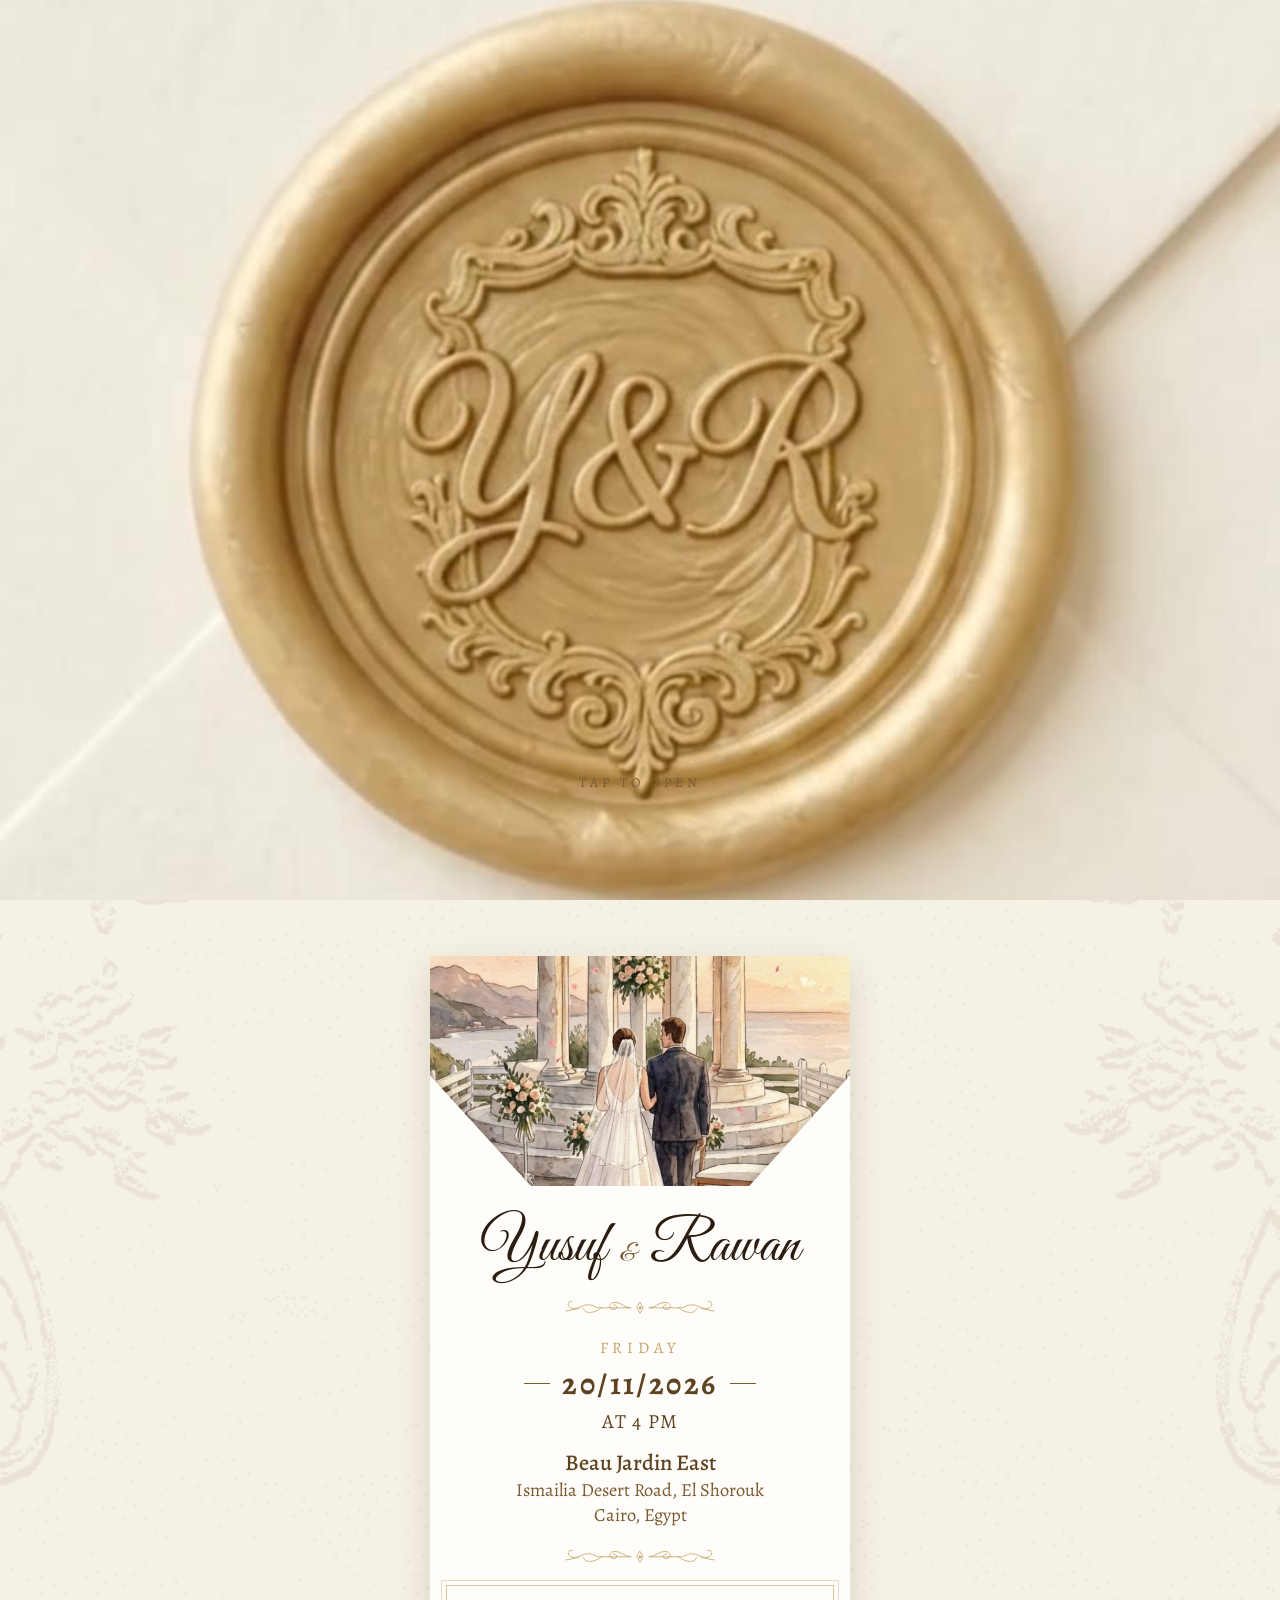
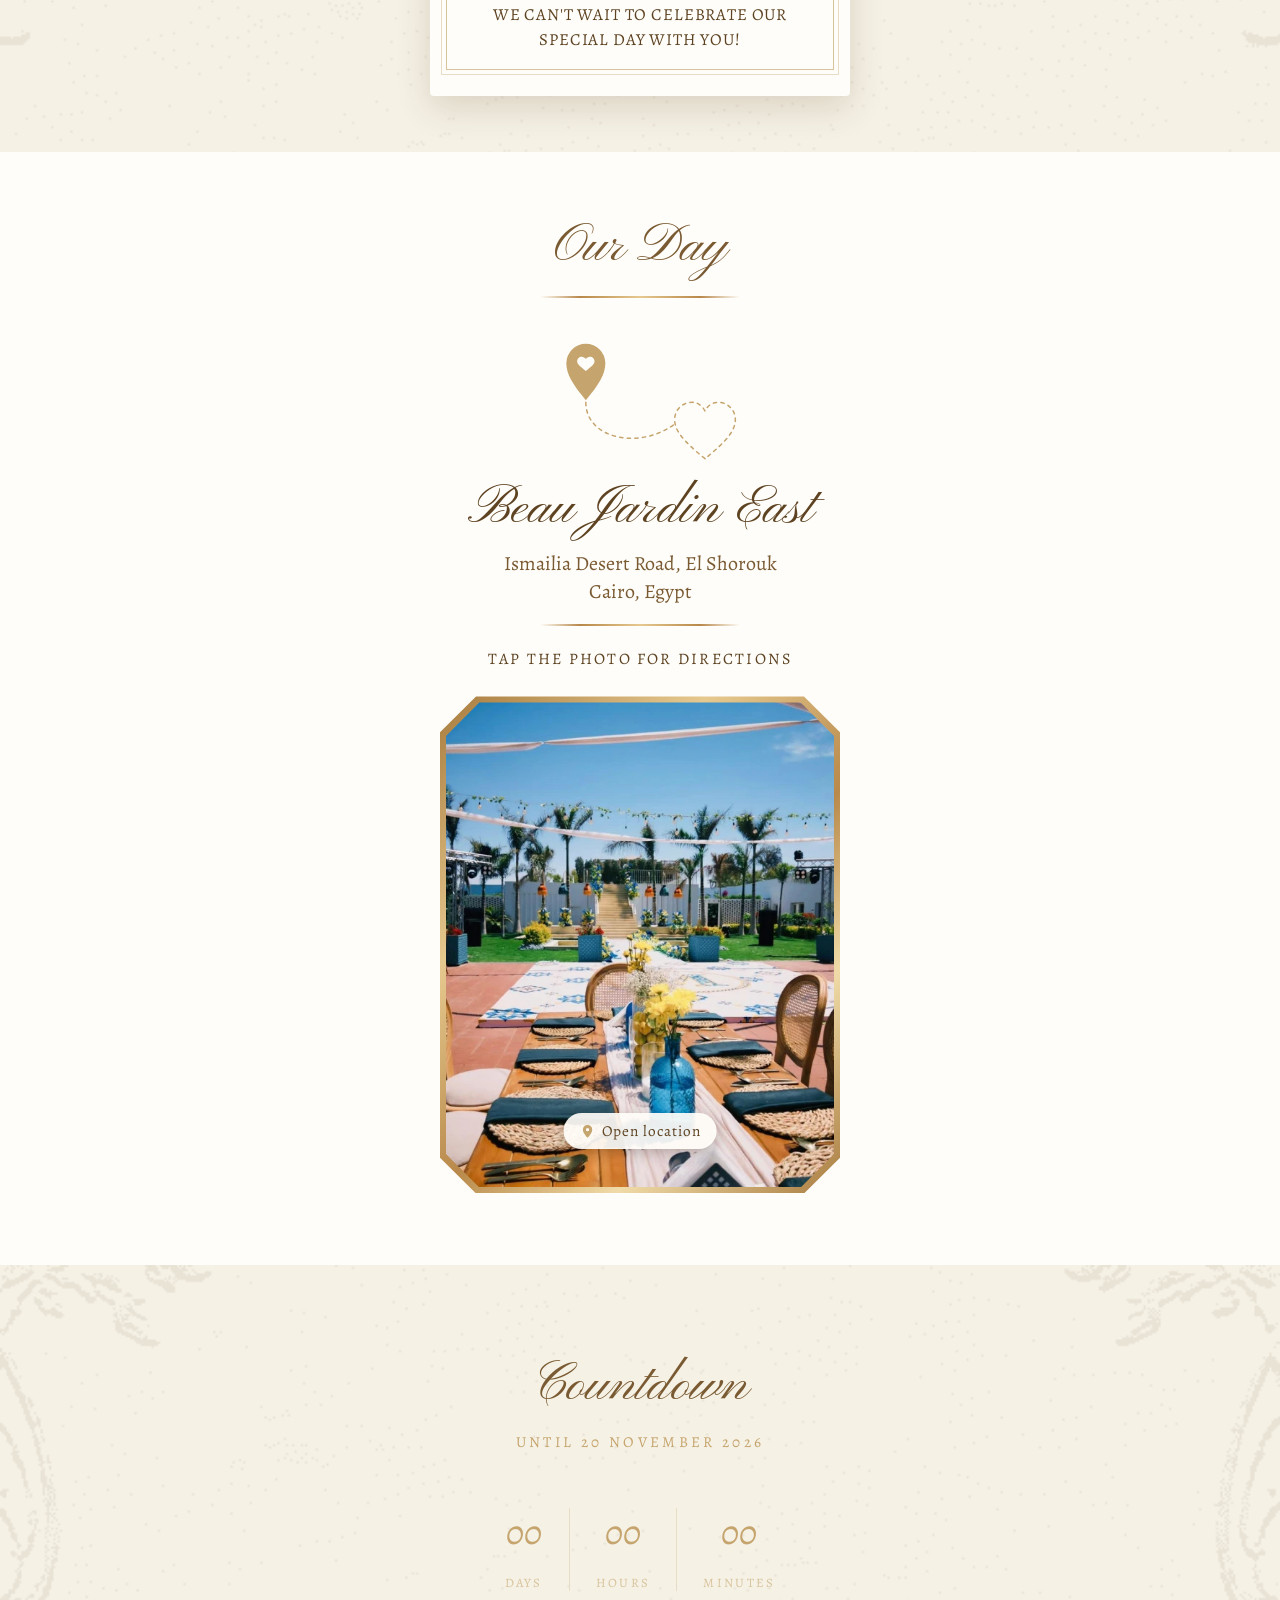
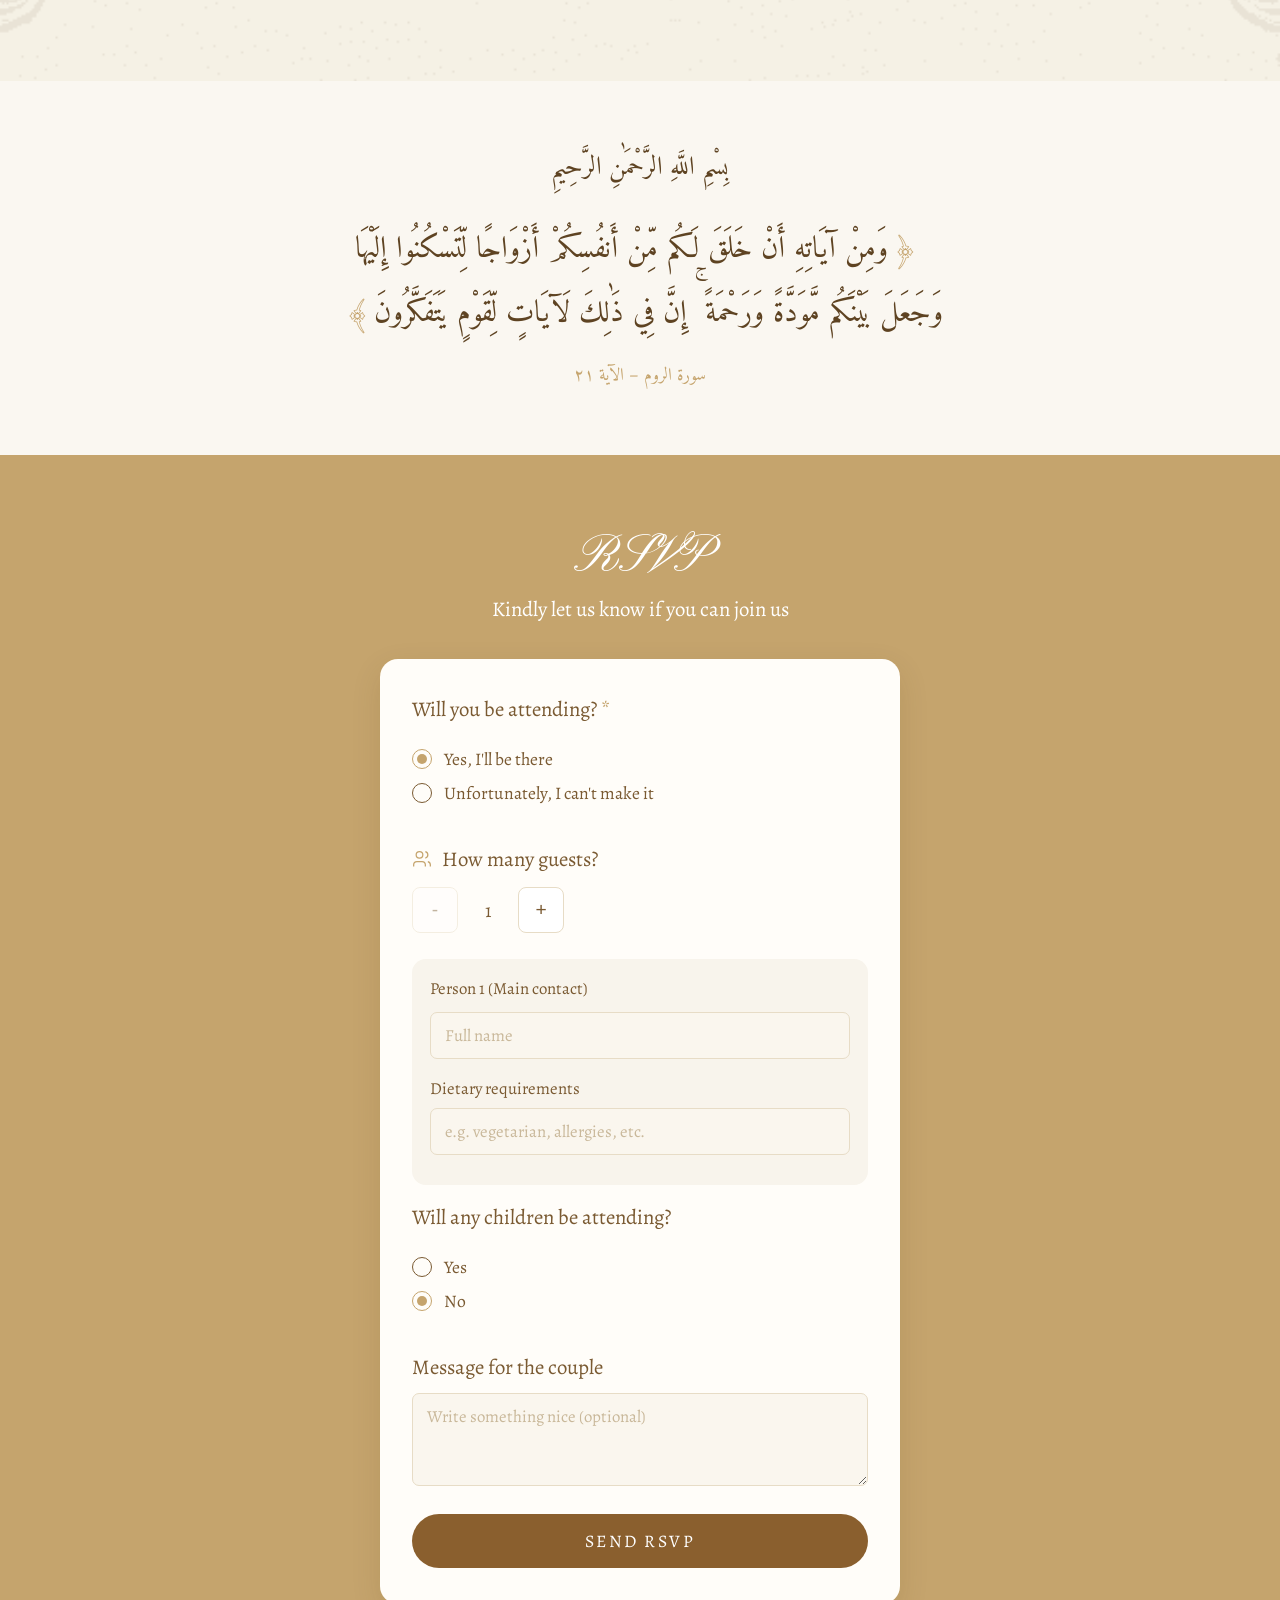
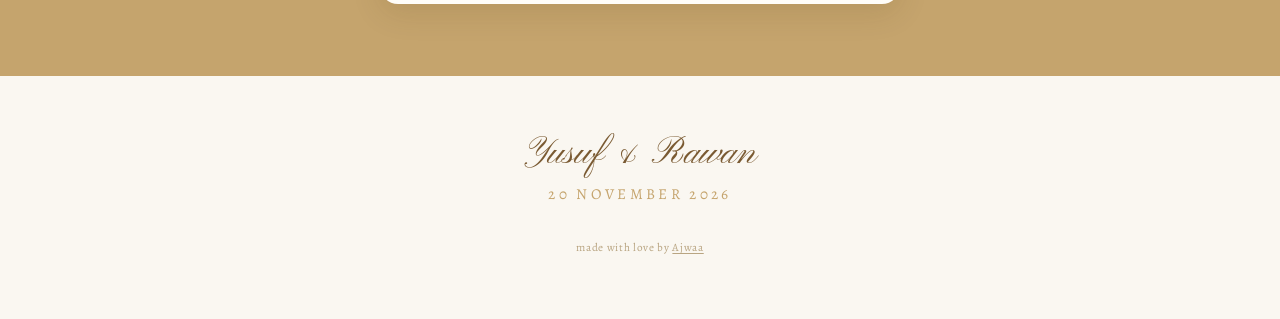
==== commit 96abceff: "Add Arabic version with language switch, and Friday on invite card - EN / عربي toggle (remembered pe" ====
--- a/index.html
+++ b/index.html
@@ -23,7 +23,7 @@
   <link rel="icon" type="image/x-icon" href="favicon.ico">
   <link rel="preconnect" href="https://fonts.googleapis.com">
   <link rel="preconnect" href="https://fonts.gstatic.com" crossorigin>
-  <link href="https://fonts.googleapis.com/css2?family=Amiri:wght@400;700&family=Alegreya:ital,wght@0,400;0,500;0,700;1,400&family=Great+Vibes&family=Pinyon+Script&display=swap" rel="stylesheet">
+  <link href="https://fonts.googleapis.com/css2?family=Amiri:wght@400;700&family=Aref+Ruqaa:wght@400;700&family=Alegreya:ital,wght@0,400;0,500;0,700;1,400&family=Great+Vibes&family=Pinyon+Script&display=swap" rel="stylesheet">
   <link rel="stylesheet" href="styles.css">
 </head>
 <body class="locked">
@@ -32,11 +32,14 @@
   <div class="intro" id="intro" role="button" aria-label="Open invitation">
     <img src="assets/img/intro-poster.jpg" alt="" class="intro-poster" draggable="false">
     <video id="intro-video" src="assets/video/intro.mp4" poster="assets/img/intro-poster.jpg" muted playsinline preload="auto"></video>
-    <p class="intro-hint">Tap to open</p>
+    <p class="intro-hint" data-i18n="intro.hint">Tap to open</p>
   </div>
 
   <!-- Background music -->
   <audio id="music" src="assets/audio/music.mp3" loop preload="auto"></audio>
+
+  <!-- Language switch -->
+  <button type="button" class="lang-toggle" id="lang-toggle" lang="ar">عربي</button>
 
   <!-- Hero -->
   <header class="hero" id="top">
@@ -63,7 +66,7 @@
             <span class="song-line"></span>
             <svg class="heart" viewBox="0 0 24 22" aria-hidden="true"><path d="M12 21.5S1 14.6 1 7.4C1 3.8 3.7 1 7 1c2.1 0 3.9 1.1 5 2.8C13.1 2.1 14.9 1 17 1c3.3 0 6 2.8 6 6.4 0 7.2-11 14.1-11 14.1z"/></svg>
           </div>
-          <p class="script song-title">Listen to our song</p>
+          <p class="script song-title" data-i18n="song.title">Listen to our song</p>
         </div>
         <a href="#rsvp" class="hero-rsvp">
           <span data-i18n="hero.rsvp">RSVP</span>
@@ -86,12 +89,13 @@
         <span data-cfg="name2"></span>
       </h2>
       <svg class="flourish" viewBox="0 0 220 28" aria-hidden="true"><g fill="none" stroke="currentColor" stroke-width="1.1" stroke-linecap="round"><path id="fl-half" d="M98 14c-8 0-12-7-20-7s-10 8-3 9 6-6 1-6M98 14H58c-6 0-9-4-15-4-7 0-11 5-18 5-5 0-8-3-8-6s3-4 5-3M60 14c-4 3-9 6-15 6-5 0-8-2-8-5M30 15c-6 0-10 3-16 3"/><use href="#fl-half" transform="matrix(-1 0 0 1 220 0)"/><path d="M110 7l4 7-4 7-4-7z"/><circle cx="110" cy="14" r="1.4" fill="currentColor"/></g></svg>
+      <p class="invite-day" data-cfg="weekday"></p>
       <p class="invite-date"><span data-cfg="dateShort"></span></p>
-      <p class="invite-time">At <span data-cfg="timeShort"></span></p>
+      <p class="invite-time" data-cfg="timeLine"></p>
       <p class="invite-venue" data-cfg="venueName"></p>
       <p class="invite-address"><span data-cfg="address1"></span><br><span data-cfg="address2"></span></p>
       <svg class="flourish" viewBox="0 0 220 28" aria-hidden="true"><g fill="none" stroke="currentColor" stroke-width="1.1" stroke-linecap="round"><path d="M98 14c-8 0-12-7-20-7s-10 8-3 9 6-6 1-6M98 14H58c-6 0-9-4-15-4-7 0-11 5-18 5-5 0-8-3-8-6s3-4 5-3M60 14c-4 3-9 6-15 6-5 0-8-2-8-5M30 15c-6 0-10 3-16 3"/><use href="#fl-half" transform="matrix(-1 0 0 1 220 0)"/><path d="M110 7l4 7-4 7-4-7z"/><circle cx="110" cy="14" r="1.4" fill="currentColor"/></g></svg>
-      <p class="invite-note">We can't wait to celebrate our special day with you!</p>
+      <p class="invite-note" data-i18n="invite.note">We can't wait to celebrate our special day with you!</p>
     </div>
   </section>
 
@@ -139,7 +143,7 @@
 
   <!-- RSVP -->
   <section class="rsvp" id="rsvp">
-    <h2 class="script light">RSVP</h2>
+    <h2 class="script light" data-i18n="rsvp.title">RSVP</h2>
     <p class="venue-sub" data-i18n="rsvp.subtitle"></p>
     <form class="card rsvp-card" id="rsvp-form" novalidate>
       <fieldset>
@@ -189,7 +193,7 @@
   <footer class="footer">
     <p class="script"><span data-cfg="name1"></span> &amp; <span data-cfg="name2"></span></p>
     <p class="caps" data-cfg="dateLong"></p>
-    <p class="credit">made with love by <a href="https://ajwa2-collection.vercel.app/" target="_blank" rel="noopener">Ajwaa</a></p>
+    <p class="credit"><span data-i18n="footer.credit">made with love by</span> <a href="https://ajwa2-collection.vercel.app/" target="_blank" rel="noopener">Ajwaa</a></p>
   </footer>
 
   <script src="supabase-config.js"></script>
--- a/styles.css
+++ b/styles.css
@@ -87,6 +87,42 @@
 }
 @keyframes pulse { 50% { opacity: .35; } }
 
+/* ---------- Language switch ---------- */
+.lang-toggle {
+  position: fixed;
+  top: 14px;
+  inset-inline-end: 14px;
+  z-index: 50;
+  min-width: 56px;
+  padding: 7px 14px;
+  border: 1px solid rgba(197, 164, 109, .6);
+  border-radius: 999px;
+  background: rgba(255, 253, 249, .9);
+  color: var(--brown-dark);
+  font-family: "Amiri", var(--body);
+  font-size: 1rem;
+  line-height: 1.2;
+  cursor: pointer;
+  box-shadow: 0 4px 14px rgba(60, 40, 10, .15);
+  -webkit-tap-highlight-color: transparent;
+}
+
+/* ---------- Arabic ---------- */
+html[lang="ar"] body { font-family: "Amiri", var(--body); }
+html[lang="ar"] * { letter-spacing: 0 !important; }
+html[lang="ar"] .script:not(.venue-name),
+html[lang="ar"] .hero-names,
+html[lang="ar"] .invite-names { font-family: "Aref Ruqaa", "Amiri", serif; }
+html[lang="ar"] .hero-names { font-size: clamp(3.2rem, 13vw, 5rem); line-height: 1.2; }
+html[lang="ar"] .invite-names { font-size: clamp(2.4rem, 10vw, 3rem); }
+html[lang="ar"] .script:not(.venue-name) { font-size: clamp(2.2rem, 8vw, 2.9rem); }
+html[lang="ar"] .song-title { font-size: clamp(1.6rem, 6vw, 2rem); }
+html[lang="ar"] .hero-kicker { font-size: 1.35rem; }
+html[lang="ar"] .invite-day { font-size: 1.3rem; }
+html[lang="ar"] .invite-time { font-size: 1.35rem; }
+html[lang="ar"] .timer span { font-style: normal; }
+html[lang="ar"] .venue-name { direction: ltr; }
+
 /* ---------- Our song ---------- */
 .song { width: min(320px, 82vw); margin-bottom: 22px; }
 .song-player { display: flex; align-items: center; }
@@ -204,9 +240,9 @@
   flex-direction: column;
   align-items: center;
   padding: 0 26px;
-  border-left: 1px solid var(--line);
-}
-.timer div:first-child { border-left: 0; }
+  border-inline-start: 1px solid var(--line);
+}
+.timer div:first-child { border-inline-start: 0; }
 .timer span { font-family: var(--body); font-style: italic; font-size: 2.2rem; color: var(--gold); }
 .timer small {
   margin-top: 18px;
@@ -282,6 +318,13 @@
 }
 .invite-names .amp { font-size: .45em; color: var(--brown); }
 .flourish { display: block; width: 170px; margin: 18px auto; color: var(--gold); }
+.invite-day {
+  text-transform: uppercase;
+  letter-spacing: .3em;
+  font-size: 1rem;
+  color: var(--gold);
+  margin-bottom: 4px;
+}
 .invite-date {
   display: flex;
   align-items: center;
@@ -384,7 +427,7 @@
 .venue-pin svg { color: var(--gold); }
 
 /* ---------- RSVP ---------- */
-.rsvp-card { text-align: left; }
+.rsvp-card { text-align: start; }
 fieldset { border: 0; padding: 0; margin: 0 0 30px; }
 legend, .label-row { font-size: 1.3rem; color: var(--brown); margin-bottom: 14px; padding: 0; }
 .req { color: var(--gold); }
